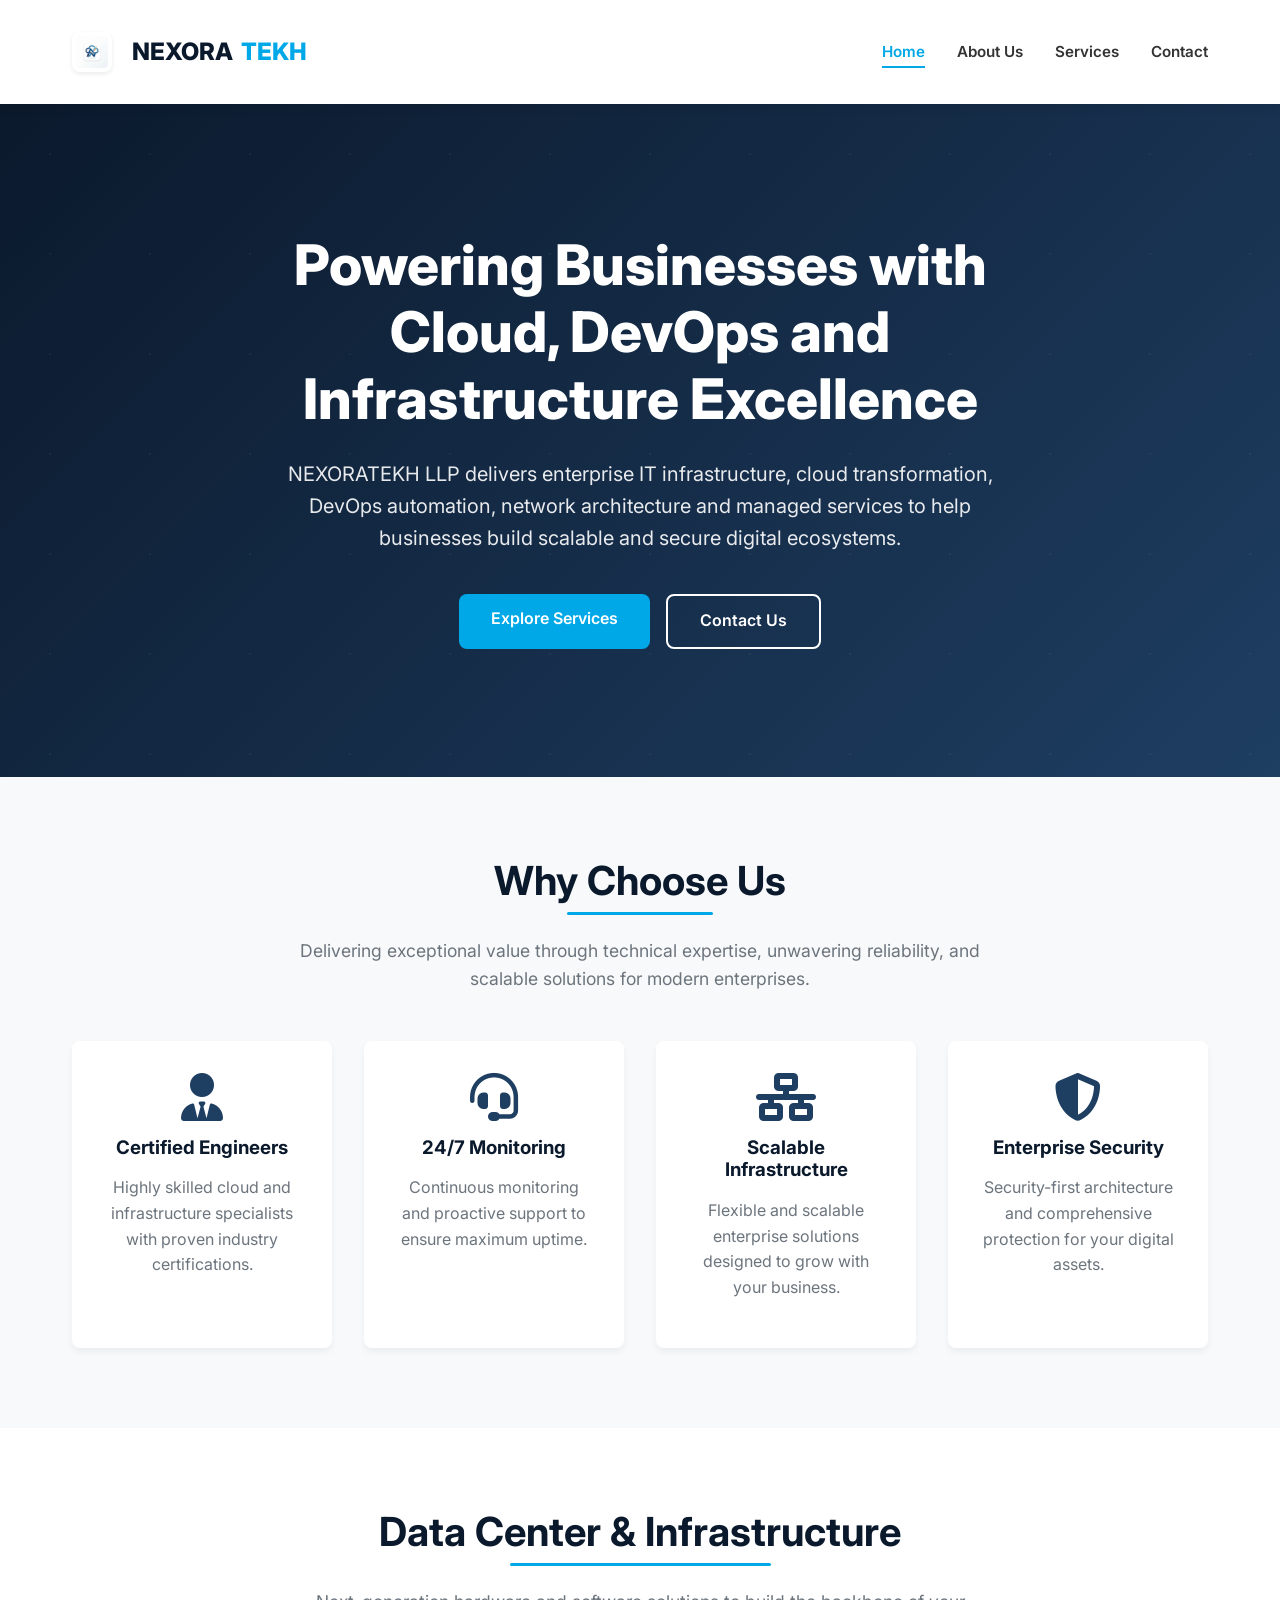
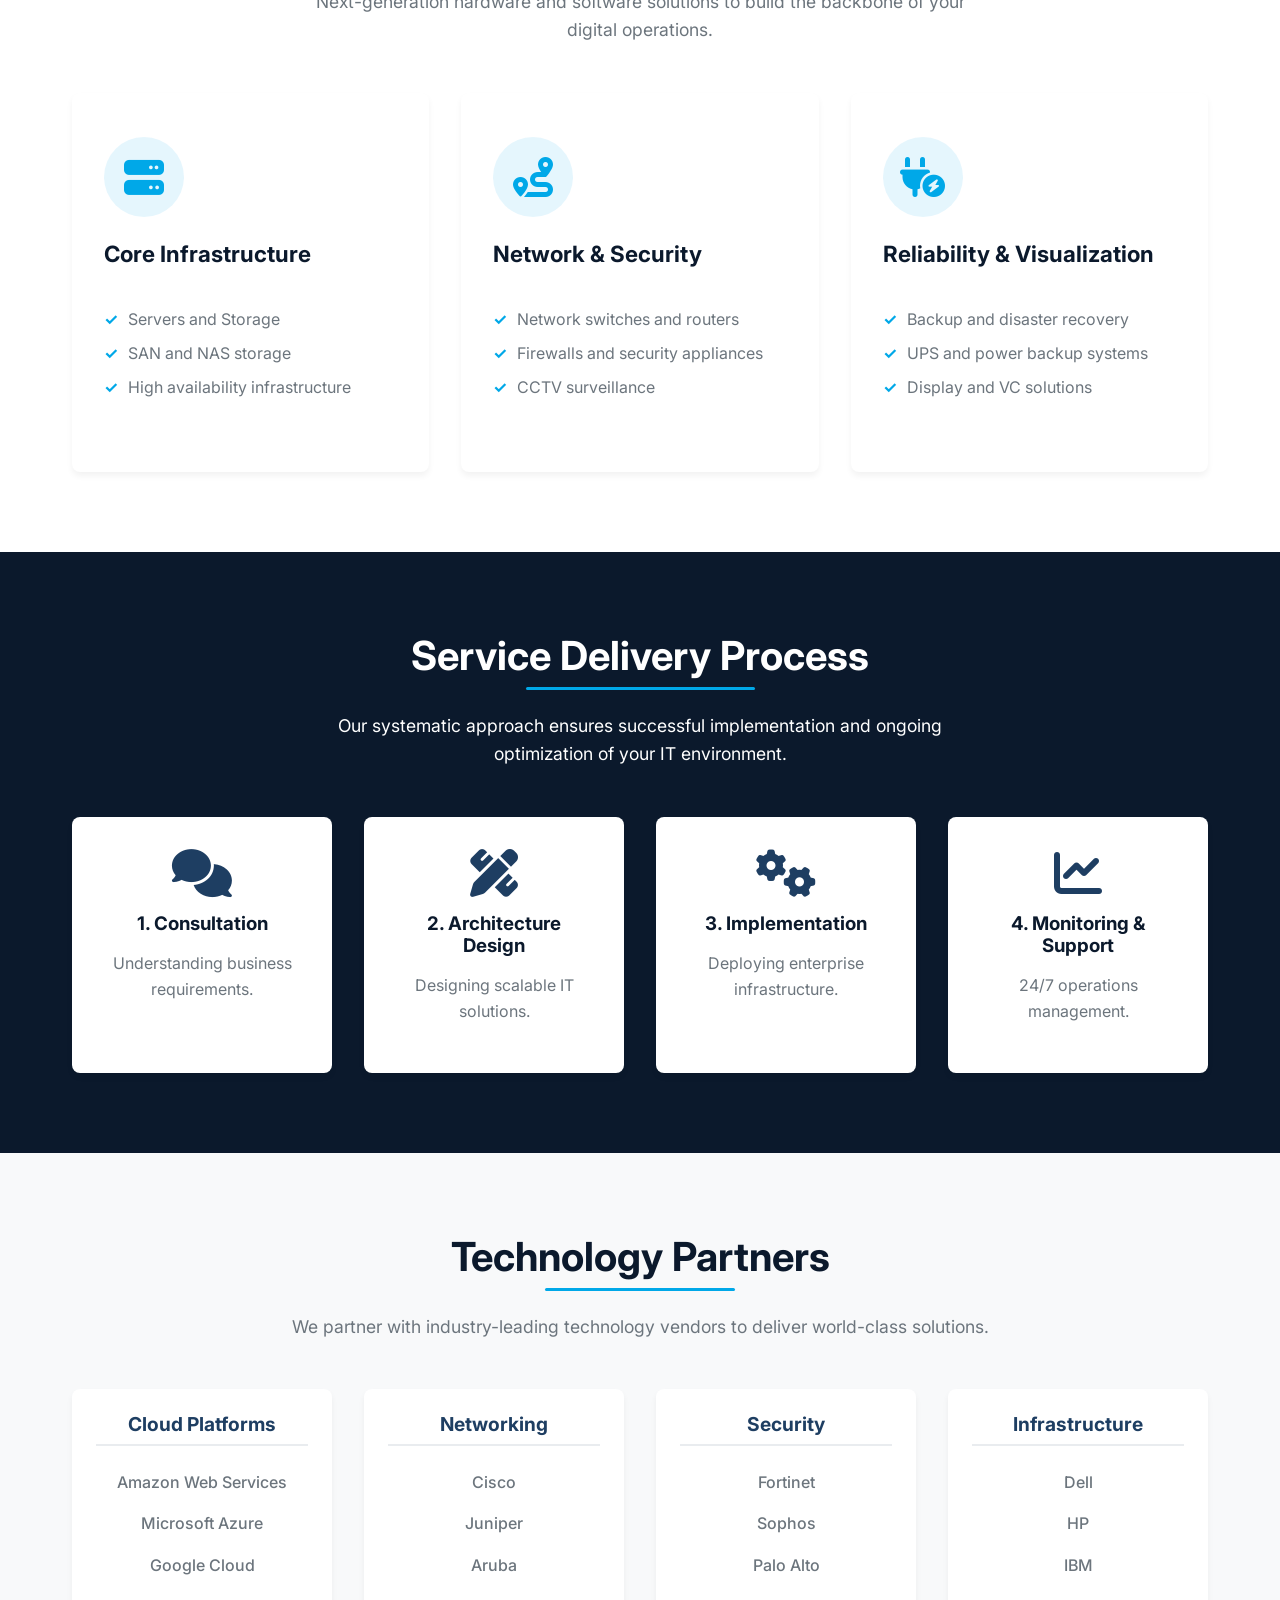
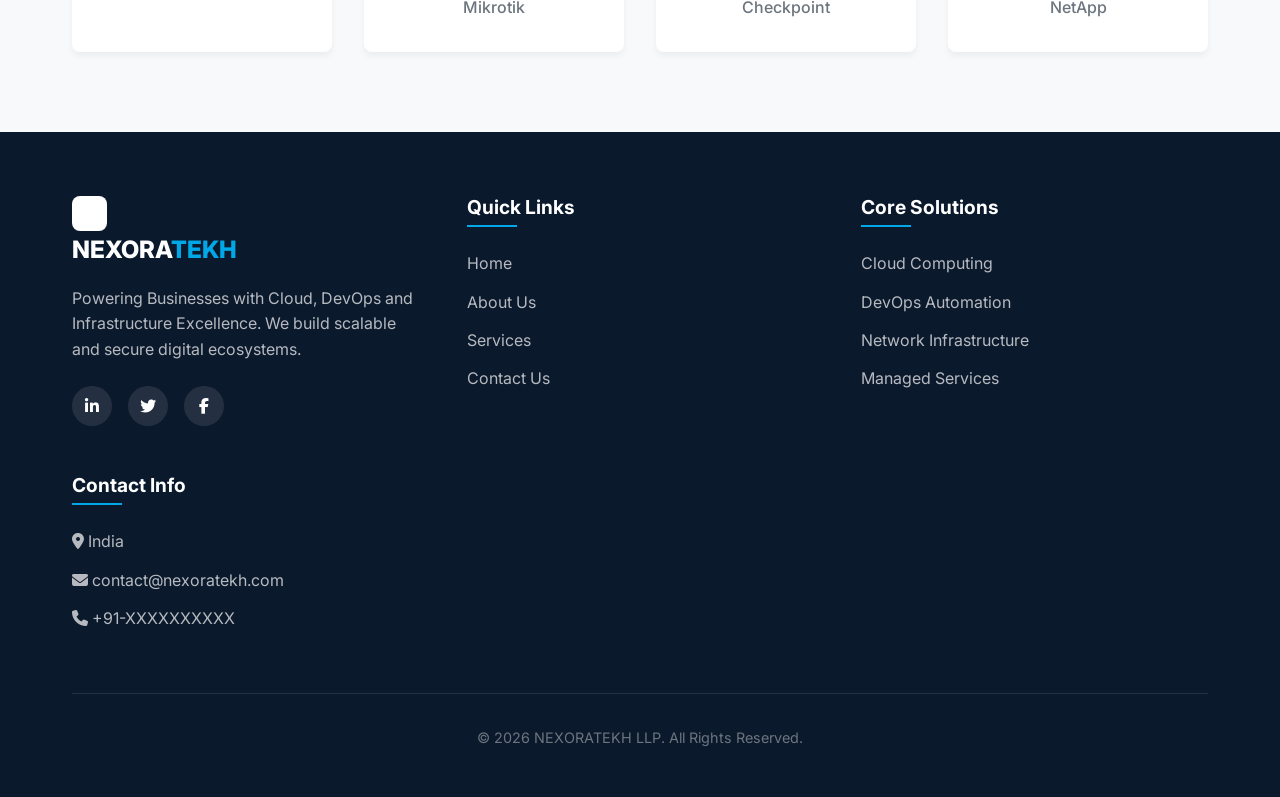
==== index.html @ eac4d5df "sample website" ====
<!DOCTYPE html>
<html lang="en">
<head>
    <meta charset="UTF-8">
    <meta name="viewport" content="width=device-width, initial-scale=1.0">
    <title>NEXORATEKH LLP | Cloud & Infrastructure Excellence</title>
    <meta name="description" content="NEXORATEKH LLP delivers enterprise IT infrastructure, cloud transformation, DevOps automation, network architecture and managed services.">
    
    <!-- Google Fonts -->
    <link rel="preconnect" href="https://fonts.googleapis.com">
    <link rel="preconnect" href="https://fonts.gstatic.com" crossorigin>
    <link href="https://fonts.googleapis.com/css2?family=Inter:wght@300;400;500;600;700;800&display=swap" rel="stylesheet">
    
    <!-- Font Awesome for Icons -->
    <link rel="stylesheet" href="https://cdnjs.cloudflare.com/ajax/libs/font-awesome/6.4.0/css/all.min.css">
    
    <!-- Custom CSS -->
    <link rel="stylesheet" href="styles.css">
</head>
<body>
    <!-- Global Header / Navigation -->
    <header>
        <div class="nav-container">
            <a href="index.html" class="logo">
                <img src="images/logo.png" alt="Nexoratekh Icon" class="logo-img">
                NEXORA<span>TEKH</span>
            </a>
            
            <button class="nav-toggle" id="nav-toggle" aria-label="Toggle navigation">
                <i class="fa-solid fa-bars"></i>
            </button>
            
            <nav class="nav-links" id="nav-links">
                <a href="index.html" class="active">Home</a>
                <a href="about.html">About Us</a>
                <a href="services.html">Services</a>
                <a href="contact.html">Contact</a>
            </nav>
        </div>
    </header>

    <!-- Hero Section -->
    <section class="hero">
        <div class="container hero-content">
            <h1>Powering Businesses with Cloud, DevOps and Infrastructure Excellence</h1>
            <p>NEXORATEKH LLP delivers enterprise IT infrastructure, cloud transformation, DevOps automation, network architecture and managed services to help businesses build scalable and secure digital ecosystems.</p>
            <div class="hero-btns">
                <a href="services.html" class="btn btn-primary">Explore Services</a>
                <a href="contact.html" class="btn btn-secondary">Contact Us</a>
            </div>
        </div>
    </section>

    <!-- Why Choose Us -->
    <section class="section section-bg-light">
        <div class="container">
            <div class="section-title animate-on-scroll">
                <h2>Why Choose Us</h2>
                <p>Delivering exceptional value through technical expertise, unwavering reliability, and scalable solutions for modern enterprises.</p>
            </div>
            
            <div class="features-grid">
                <div class="feature-card animate-on-scroll">
                    <i class="fa-solid fa-user-tie feature-icon"></i>
                    <h3>Certified Engineers</h3>
                    <p>Highly skilled cloud and infrastructure specialists with proven industry certifications.</p>
                </div>
                
                <div class="feature-card animate-on-scroll">
                    <i class="fa-solid fa-headset feature-icon"></i>
                    <h3>24/7 Monitoring</h3>
                    <p>Continuous monitoring and proactive support to ensure maximum uptime.</p>
                </div>
                
                <div class="feature-card animate-on-scroll">
                    <i class="fa-solid fa-network-wired feature-icon"></i>
                    <h3>Scalable Infrastructure</h3>
                    <p>Flexible and scalable enterprise solutions designed to grow with your business.</p>
                </div>
                
                <div class="feature-card animate-on-scroll">
                    <i class="fa-solid fa-shield-halved feature-icon"></i>
                    <h3>Enterprise Security</h3>
                    <p>Security-first architecture and comprehensive protection for your digital assets.</p>
                </div>
            </div>
        </div>
    </section>

    <!-- Products and Solutions (Infrastructure) -->
    <section class="section section-bg-white">
        <div class="container">
            <div class="section-title animate-on-scroll">
                <h2>Data Center & Infrastructure</h2>
                <p>Next-generation hardware and software solutions to build the backbone of your digital operations.</p>
            </div>
            
            <div class="services-grid">
                <div class="service-card animate-on-scroll">
                    <div class="service-icon"><i class="fa-solid fa-server"></i></div>
                    <h3>Core Infrastructure</h3>
                    <ul>
                        <li>Servers and Storage</li>
                        <li>SAN and NAS storage</li>
                        <li>High availability infrastructure</li>
                    </ul>
                </div>
                
                <div class="service-card animate-on-scroll">
                    <div class="service-icon"><i class="fa-solid fa-route"></i></div>
                    <h3>Network & Security</h3>
                    <ul>
                        <li>Network switches and routers</li>
                        <li>Firewalls and security appliances</li>
                        <li>CCTV surveillance</li>
                    </ul>
                </div>
                
                <div class="service-card animate-on-scroll">
                    <div class="service-icon"><i class="fa-solid fa-plug-circle-bolt"></i></div>
                    <h3>Reliability & Visualization</h3>
                    <ul>
                        <li>Backup and disaster recovery</li>
                        <li>UPS and power backup systems</li>
                        <li>Display and VC solutions</li>
                    </ul>
                </div>
            </div>
        </div>
    </section>

    <!-- Service Delivery Process -->
    <section class="section section-bg-dark">
        <div class="container">
            <div class="section-title animate-on-scroll">
                <h2>Service Delivery Process</h2>
                <p>Our systematic approach ensures successful implementation and ongoing optimization of your IT environment.</p>
            </div>
            
            <div class="process-grid">
                <div class="process-card animate-on-scroll">
                    <i class="fa-solid fa-comments process-icon"></i>
                    <h3>1. Consultation</h3>
                    <p>Understanding business requirements.</p>
                </div>
                
                <div class="process-card animate-on-scroll">
                    <i class="fa-solid fa-pen-ruler process-icon"></i>
                    <h3>2. Architecture Design</h3>
                    <p>Designing scalable IT solutions.</p>
                </div>
                
                <div class="process-card animate-on-scroll">
                    <i class="fa-solid fa-gears process-icon"></i>
                    <h3>3. Implementation</h3>
                    <p>Deploying enterprise infrastructure.</p>
                </div>
                
                <div class="process-card animate-on-scroll">
                    <i class="fa-solid fa-chart-line process-icon"></i>
                    <h3>4. Monitoring & Support</h3>
                    <p>24/7 operations management.</p>
                </div>
            </div>
        </div>
    </section>

    <!-- Technology Partners Section -->
    <section class="section section-bg-light">
        <div class="container">
            <div class="section-title animate-on-scroll">
                <h2>Technology Partners</h2>
                <p>We partner with industry-leading technology vendors to deliver world-class solutions.</p>
            </div>
            
            <div class="partners-grid">
                <div class="partner-category animate-on-scroll">
                    <h3>Cloud Platforms</h3>
                    <ul>
                        <li>Amazon Web Services</li>
                        <li>Microsoft Azure</li>
                        <li>Google Cloud</li>
                    </ul>
                </div>
                
                <div class="partner-category animate-on-scroll">
                    <h3>Networking</h3>
                    <ul>
                        <li>Cisco</li>
                        <li>Juniper</li>
                        <li>Aruba</li>
                        <li>Mikrotik</li>
                    </ul>
                </div>
                
                <div class="partner-category animate-on-scroll">
                    <h3>Security</h3>
                    <ul>
                        <li>Fortinet</li>
                        <li>Sophos</li>
                        <li>Palo Alto</li>
                        <li>Checkpoint</li>
                    </ul>
                </div>
                
                <div class="partner-category animate-on-scroll">
                    <h3>Infrastructure</h3>
                    <ul>
                        <li>Dell</li>
                        <li>HP</li>
                        <li>IBM</li>
                        <li>NetApp</li>
                    </ul>
                </div>
            </div>
        </div>
    </section>

    <!-- Global Footer -->
    <footer>
        <div class="container">
            <div class="footer-top">
                <div class="footer-col">
                    <a href="index.html" class="logo" style="color:var(--text-light); margin-bottom:1rem; display:inline-block;">
                        <img src="images/logo.png" alt="Nexoratekh Icon" class="logo-img" style="vertical-align: middle; margin-right: 5px;"> NEXORA<span style="color:var(--accent-color);">TEKH</span>
                    </a>
                    <p>Powering Businesses with Cloud, DevOps and Infrastructure Excellence. We build scalable and secure digital ecosystems.</p>
                    <div class="social-links">
                        <a href="#"><i class="fa-brands fa-linkedin-in"></i></a>
                        <a href="#"><i class="fa-brands fa-twitter"></i></a>
                        <a href="#"><i class="fa-brands fa-facebook-f"></i></a>
                    </div>
                </div>
                
                <div class="footer-col">
                    <h3>Quick Links</h3>
                    <ul class="footer-links">
                        <li><a href="index.html">Home</a></li>
                        <li><a href="about.html">About Us</a></li>
                        <li><a href="services.html">Services</a></li>
                        <li><a href="contact.html">Contact Us</a></li>
                    </ul>
                </div>
                
                <div class="footer-col">
                    <h3>Core Solutions</h3>
                    <ul class="footer-links">
                        <li><a href="services.html">Cloud Computing</a></li>
                        <li><a href="services.html">DevOps Automation</a></li>
                        <li><a href="services.html">Network Infrastructure</a></li>
                        <li><a href="services.html">Managed Services</a></li>
                    </ul>
                </div>
                
                <div class="footer-col">
                    <h3>Contact Info</h3>
                    <ul class="footer-links">
                        <li><i class="fa-solid fa-location-dot"></i> India</li>
                        <li><i class="fa-solid fa-envelope"></i> contact@nexoratekh.com</li>
                        <li><i class="fa-solid fa-phone"></i> +91-XXXXXXXXXX</li>
                    </ul>
                </div>
            </div>
            
            <div class="footer-bottom">
                <p>&copy; 2026 NEXORATEKH LLP. All Rights Reserved.</p>
            </div>
        </div>
    </footer>

    <!-- Custom Scripts -->
    <script src="script.js"></script>
</body>
</html>
---- styles.css ----
/* 
 * NEXORATEKH LLP - Corporate Website Styles
 * Primary colors: Dark Blue, Tech Blue, Cyan/Light Blue
 */

:root {
  /* Color Palette */
  --primary-color: #0B192C;
  --secondary-color: #1E3E62;
  --accent-color: #00A8E8;
  --accent-hover: #008CBA;
  
  --bg-light: #F8F9FA;
  --bg-white: #FFFFFF;
  --bg-gray: #E9ECEF;
  --bg-dark: #121212;
  
  --text-main: #333333;
  --text-muted: #6C757D;
  --text-light: #FFFFFF;
  
  /* Typography */
  --font-family: 'Inter', -apple-system, BlinkMacSystemFont, "Segoe UI", Roboto, "Helvetica Neue", Arial, sans-serif;
  
  /* Utilities */
  --transition-speed: 0.3s;
  --border-radius: 8px;
  --box-shadow: 0 4px 6px rgba(0, 0, 0, 0.05);
  --box-shadow-hover: 0 10px 20px rgba(0, 0, 0, 0.1);
}

/* Reset & Base Styles */
* {
  margin: 0;
  padding: 0;
  box-sizing: border-box;
}

html {
  scroll-behavior: smooth;
}

body {
  font-family: var(--font-family);
  color: var(--text-main);
  background-color: var(--bg-light);
  line-height: 1.6;
  overflow-x: hidden;
}

a {
  text-decoration: none;
  color: var(--accent-color);
  transition: color var(--transition-speed);
}

a:hover {
  color: var(--accent-hover);
}

ul {
  list-style: none;
}

img {
  max-width: 100%;
  height: auto;
  display: block;
}

/* Typography elements */
h1, h2, h3, h4, h5, h6 {
  color: var(--primary-color);
  margin-bottom: 1rem;
  font-weight: 700;
  line-height: 1.2;
}

p {
  margin-bottom: 1rem;
  color: var(--text-muted);
}

/* Layout Containers */
.container {
  max-width: 1200px;
  margin: 0 auto;
  padding: 0 2rem;
}

.section {
  padding: 5rem 0;
}

.section-bg-white {
  background-color: var(--bg-white);
}

.section-bg-light {
  background-color: var(--bg-light);
}

.section-bg-dark {
  background-color: var(--primary-color);
  color: var(--text-light);
}

.section-bg-dark h1, .section-bg-dark h2, .section-bg-dark h3, .section-bg-dark p {
  color: var(--text-light);
}

/* Section Titles */
.section-title {
  text-align: center;
  margin-bottom: 3rem;
}

.section-title h2 {
  font-size: 2.5rem;
  position: relative;
  display: inline-block;
}

.section-title h2::after {
  content: '';
  position: absolute;
  width: 50%;
  height: 3px;
  background-color: var(--accent-color);
  bottom: -10px;
  left: 25%;
  border-radius: 2px;
}

.section-title p {
  margin-top: 1rem;
  font-size: 1.1rem;
  max-width: 700px;
  margin-left: auto;
  margin-right: auto;
}

/* Buttons */
.btn {
  display: inline-block;
  padding: 0.8rem 2rem;
  border-radius: var(--border-radius);
  font-weight: 600;
  text-align: center;
  cursor: pointer;
  transition: all var(--transition-speed);
  border: none;
  font-size: 1rem;
}

.btn-primary {
  background-color: var(--accent-color);
  color: var(--bg-white);
}

.btn-primary:hover {
  background-color: var(--accent-hover);
  color: var(--bg-white);
  transform: translateY(-2px);
  box-shadow: 0 4px 10px rgba(0, 168, 232, 0.3);
}

.btn-secondary {
  background-color: transparent;
  color: var(--text-light);
  border: 2px solid var(--text-light);
}

.btn-secondary:hover {
  background-color: var(--text-light);
  color: var(--primary-color);
  transform: translateY(-2px);
}

.btn-outline {
  background-color: transparent;
  color: var(--primary-color);
  border: 2px solid var(--primary-color);
}

.btn-outline:hover {
  background-color: var(--primary-color);
  color: var(--text-light);
  transform: translateY(-2px);
}

/* Navigation */
header {
  background-color: var(--bg-white);
  box-shadow: 0 2px 10px rgba(0, 0, 0, 0.1);
  position: sticky;
  top: 0;
  z-index: 1000;
  transition: all var(--transition-speed);
}

.nav-container {
  display: flex;
  justify-content: space-between;
  align-items: center;
  padding: 1rem 2rem;
  max-width: 1200px;
  margin: 0 auto;
}

.logo {
  font-size: 1.5rem;
  font-weight: 800;
  color: var(--primary-color);
  display: flex;
  align-items: center;
  gap: 0.5rem;
}

.logo span {
  color: var(--accent-color);
}

.logo-img {
  width: 40px;
  height: 40px;
  object-fit: cover;
  border-radius: 8px; /* Rounded square */
  padding: 4px; /* Padding inside the box */
  background-color: var(--bg-white);
  box-shadow: 0 2px 5px rgba(0, 0, 0, 0.08); /* Light box shadow to define the box */
  margin-right: 12px;
  display: flex;
  align-items: center;
  justify-content: center;
}

.nav-links {
  display: flex;
  gap: 2rem;
  align-items: center;
}

.nav-links a {
  color: var(--text-main);
  font-weight: 600;
  font-size: 0.95rem;
  position: relative;
}

.nav-links a::after {
  content: '';
  position: absolute;
  width: 0;
  height: 2px;
  background-color: var(--accent-color);
  bottom: -4px;
  left: 0;
  transition: width var(--transition-speed);
}

.nav-links a:hover::after,
.nav-links a.active::after {
  width: 100%;
}

.nav-links a:hover,
.nav-links a.active {
  color: var(--accent-color);
}

.nav-toggle {
  display: none;
  background: none;
  border: none;
  font-size: 1.5rem;
  color: var(--primary-color);
  cursor: pointer;
}

/* Hero Section */
.hero {
  background: linear-gradient(135deg, var(--primary-color) 0%, var(--secondary-color) 100%);
  color: var(--text-light);
  padding: 8rem 0;
  text-align: center;
  position: relative;
  overflow: hidden;
}

.hero::before {
  content: '';
  position: absolute;
  top: 0;
  left: 0;
  width: 100%;
  height: 100%;
  background: url('data:image/svg+xml;utf8,<svg width="100" height="100" viewBox="0 0 100 100" xmlns="http://www.w3.org/2000/svg"><circle cx="50" cy="50" r="1" fill="rgba(255,255,255,0.1)"/></svg>') repeat;
  opacity: 0.5;
  z-index: 0;
}

.hero-content {
  position: relative;
  z-index: 1;
  max-width: 800px;
  margin: 0 auto;
}

.hero h1 {
  color: var(--text-light);
  font-size: 3.5rem;
  margin-bottom: 1.5rem;
  font-weight: 800;
  animation: fadeUp 1s ease-out;
}

.hero p {
  color: rgba(255, 255, 255, 0.9);
  font-size: 1.25rem;
  margin-bottom: 2.5rem;
  animation: fadeUp 1.2s ease-out;
}

.hero-btns {
  display: flex;
  gap: 1rem;
  justify-content: center;
  animation: fadeUp 1.4s ease-out;
}

/* Service Cards */
.services-grid {
  display: grid;
  grid-template-columns: repeat(auto-fit, minmax(300px, 1fr));
  gap: 2rem;
}

.service-card {
  background-color: var(--bg-white);
  border-radius: var(--border-radius);
  padding: 2.5rem 2rem;
  box-shadow: var(--box-shadow);
  transition: all var(--transition-speed);
  border-top: 4px solid transparent;
  height: 100%;
  display: flex;
  flex-direction: column;
  overflow: hidden;
}

.service-card-img {
  width: calc(100% + 4rem);
  margin: -2.5rem -2rem 1.5rem -2rem;
  height: 160px;
  object-fit: cover;
  border-bottom: 2px solid var(--bg-gray);
}


.service-card:hover {
  transform: translateY(-10px);
  box-shadow: var(--box-shadow-hover);
  border-top-color: var(--accent-color);
}

.service-icon {
  font-size: 2.5rem;
  color: var(--accent-color);
  margin-bottom: 1.5rem;
  background-color: rgba(0, 168, 232, 0.1);
  width: 80px;
  height: 80px;
  display: flex;
  align-items: center;
  justify-content: center;
  border-radius: 50%;
}

.service-card h3 {
  font-size: 1.4rem;
  margin-bottom: 1rem;
}

.service-card p {
  flex-grow: 1;
}

.service-card ul {
  margin-top: 1.5rem;
  margin-bottom: 1.5rem;
}

.service-card ul li {
  position: relative;
  padding-left: 1.5rem;
  margin-bottom: 0.5rem;
  color: var(--text-muted);
}

.service-card ul li::before {
  content: '✓';
  position: absolute;
  left: 0;
  color: var(--accent-color);
  font-weight: bold;
}

/* Tech Partners */
.partners-grid {
  display: grid;
  grid-template-columns: repeat(auto-fit, minmax(200px, 1fr));
  gap: 2rem;
  text-align: center;
}

.partner-category {
  background: var(--bg-white);
  padding: 1.5rem;
  border-radius: var(--border-radius);
  box-shadow: var(--box-shadow);
}

.partner-category h3 {
  font-size: 1.2rem;
  margin-bottom: 1rem;
  color: var(--secondary-color);
  border-bottom: 2px solid var(--bg-gray);
  padding-bottom: 0.5rem;
}

.partner-category ul li {
  padding: 0.5rem 0;
  color: var(--text-muted);
  font-weight: 500;
}

/* Why Choose Us & Process */
.features-grid, .process-grid {
  display: grid;
  grid-template-columns: repeat(auto-fit, minmax(250px, 1fr));
  gap: 2rem;
}

.feature-card, .process-card {
  text-align: center;
  padding: 2rem;
  background-color: var(--bg-white);
  border-radius: var(--border-radius);
  box-shadow: var(--box-shadow);
  transition: transform var(--transition-speed);
}

.process-card h3 {
  color: var(--primary-color);
}

.process-card p {
  color: var(--text-muted);
}

.feature-card:hover, .process-card:hover {
  transform: translateY(-5px);
}

.feature-icon, .process-icon {
  font-size: 3rem;
  color: var(--secondary-color);
  margin-bottom: 1rem;
}

.process-card {
  position: relative;
}

/* Draw line between process steps on desktop */
@media (min-width: 768px) {
  .process-grid {
    grid-template-columns: repeat(4, 1fr);
  }
}

/* Footer */
footer {
  background-color: var(--primary-color);
  color: rgba(255, 255, 255, 0.7);
  padding: 4rem 0 2rem;
}

.footer-top {
  display: grid;
  grid-template-columns: repeat(auto-fit, minmax(250px, 1fr));
  gap: 3rem;
  margin-bottom: 3rem;
}

.footer-col h3 {
  color: var(--text-light);
  font-size: 1.2rem;
  margin-bottom: 1.5rem;
  position: relative;
  padding-bottom: 0.5rem;
}

.footer-col h3::after {
  content: '';
  position: absolute;
  left: 0;
  bottom: 0;
  width: 50px;
  height: 2px;
  background-color: var(--accent-color);
}

.footer-col .logo-img {
  width: 35px;
  height: 35px;
  background-color: transparent; /* Remove background on footer */
  box-shadow: none; /* Remove shadow on footer */
  padding: 0;
  filter: brightness(0) invert(1);
}

.footer-col p {
  color: rgba(255, 255, 255, 0.7);
}

.footer-links li {
  margin-bottom: 0.8rem;
}

.footer-links a {
  color: rgba(255, 255, 255, 0.7);
  transition: all var(--transition-speed);
}

.footer-links a:hover {
  color: var(--accent-color);
  padding-left: 5px;
}

.social-links {
  display: flex;
  gap: 1rem;
  margin-top: 1.5rem;
}

.social-links a {
  display: flex;
  align-items: center;
  justify-content: center;
  width: 40px;
  height: 40px;
  background-color: rgba(255, 255, 255, 0.1);
  border-radius: 50%;
  color: var(--text-light);
  transition: all var(--transition-speed);
}

.social-links a:hover {
  background-color: var(--accent-color);
  transform: translateY(-3px);
}

.footer-bottom {
  text-align: center;
  padding-top: 2rem;
  border-top: 1px solid rgba(255, 255, 255, 0.1);
  font-size: 0.9rem;
}

/* Contact Page Specific */
.contact-container {
  display: grid;
  grid-template-columns: 1fr 1fr;
  gap: 4rem;
}

.contact-info-item {
  display: flex;
  align-items: flex-start;
  margin-bottom: 2rem;
}

.contact-info-icon {
  font-size: 1.5rem;
  color: var(--accent-color);
  margin-right: 1.5rem;
  margin-top: 0.2rem;
}

.contact-form {
  background-color: var(--bg-white);
  padding: 3rem;
  border-radius: var(--border-radius);
  box-shadow: var(--box-shadow);
}

.form-group {
  margin-bottom: 1.5rem;
}

.form-control {
  width: 100%;
  padding: 1rem;
  border: 1px solid #ddd;
  border-radius: 4px;
  font-family: inherit;
  font-size: 1rem;
  transition: border-color var(--transition-speed);
}

.form-control:focus {
  outline: none;
  border-color: var(--accent-color);
  box-shadow: 0 0 0 3px rgba(0, 168, 232, 0.1);
}

textarea.form-control {
  resize: vertical;
  min-height: 150px;
}

.map-container {
  margin-top: 4rem;
  border-radius: var(--border-radius);
  overflow: hidden;
  height: 400px;
  background-color: #eee; /* Placeholder bg */
  display: flex;
  align-items: center;
  justify-content: center;
  position: relative;
}

/* About Page Specific */
.about-grid {
  display: grid;
  grid-template-columns: 1fr 1fr;
  gap: 4rem;
  align-items: center;
}

.about-image {
  border-radius: var(--border-radius);
  overflow: hidden;
  box-shadow: var(--box-shadow);
}

.industries-list {
  display: grid;
  grid-template-columns: repeat(auto-fit, minmax(280px, 1fr));
  gap: 2rem;
  margin-top: 3rem;
}

.industry-item {
  background-color: var(--bg-white);
  padding: 2.5rem 2rem;
  border-radius: var(--border-radius);
  box-shadow: var(--box-shadow);
  transition: transform var(--transition-speed), box-shadow var(--transition-speed);
  text-align: center;
  display: flex;
  flex-direction: column;
  align-items: center;
  border-bottom: 3px solid transparent;
}

.industry-item:hover {
  transform: translateY(-5px);
  box-shadow: var(--box-shadow-hover);
  border-bottom: 3px solid var(--accent-color);
}

.industry-icon {
  width: 70px;
  height: 70px;
  background-color: rgba(0, 168, 232, 0.1);
  color: var(--primary-color);
  font-size: 1.8rem;
  display: flex;
  align-items: center;
  justify-content: center;
  border-radius: 50%;
  margin-bottom: 1.5rem;
  transition: background-color var(--transition-speed), color var(--transition-speed);
}

.industry-item:hover .industry-icon {
  background-color: var(--accent-color);
  color: var(--bg-white);
}

.industry-item h3 {
  font-size: 1.3rem;
  margin-bottom: 0.8rem;
  color: var(--primary-color);
}

.industry-item p {
  font-size: 0.95rem;
  color: var(--text-muted);
  margin-bottom: 0;
}

/* Animations */
@keyframes fadeUp {
  from {
    opacity: 0;
    transform: translateY(30px);
  }
  to {
    opacity: 1;
    transform: translateY(0);
  }
}

.animate-on-scroll {
  opacity: 0;
  transform: translateY(30px);
  transition: opacity 0.6s ease-out, transform 0.6s ease-out;
}

.animate-on-scroll.visible {
  opacity: 1;
  transform: translateY(0);
}

/* Page Header (Inner pages) */
.page-header {
  background: var(--primary-color);
  color: var(--text-light);
  padding: 6rem 0 4rem;
  text-align: center;
}

.page-header h1 {
  color: var(--text-light);
  font-size: 3rem;
}

.page-header p {
  color: rgba(255, 255, 255, 0.8);
  font-size: 1.2rem;
  max-width: 600px;
  margin: 0 auto;
}

/* Responsive */
@media (max-width: 992px) {
  .hero h1 { font-size: 2.8rem; }
  .contact-container { grid-template-columns: 1fr; }
  .about-grid { grid-template-columns: 1fr; }
}

@media (max-width: 768px) {
  .nav-toggle { display: block; }
  
  .nav-links {
    position: absolute;
    top: 100%;
    left: 0;
    width: 100%;
    background-color: var(--bg-white);
    flex-direction: column;
    gap: 0;
    max-height: 0;
    overflow: hidden;
    transition: max-height 0.3s ease-in-out;
    box-shadow: 0 4px 6px rgba(0,0,0,0.1);
  }
  
  .nav-links.active {
    max-height: 400px;
  }
  
  .nav-links a {
    display: block;
    padding: 1rem 2rem;
    border-bottom: 1px solid var(--bg-gray);
    width: 100%;
  }
  
  .nav-links a::after { display: none; }
  
  .hero { padding: 6rem 0; }
  .hero h1 { font-size: 2.2rem; }
  .section { padding: 4rem 0; }
  .section-title h2 { font-size: 2rem; }
}
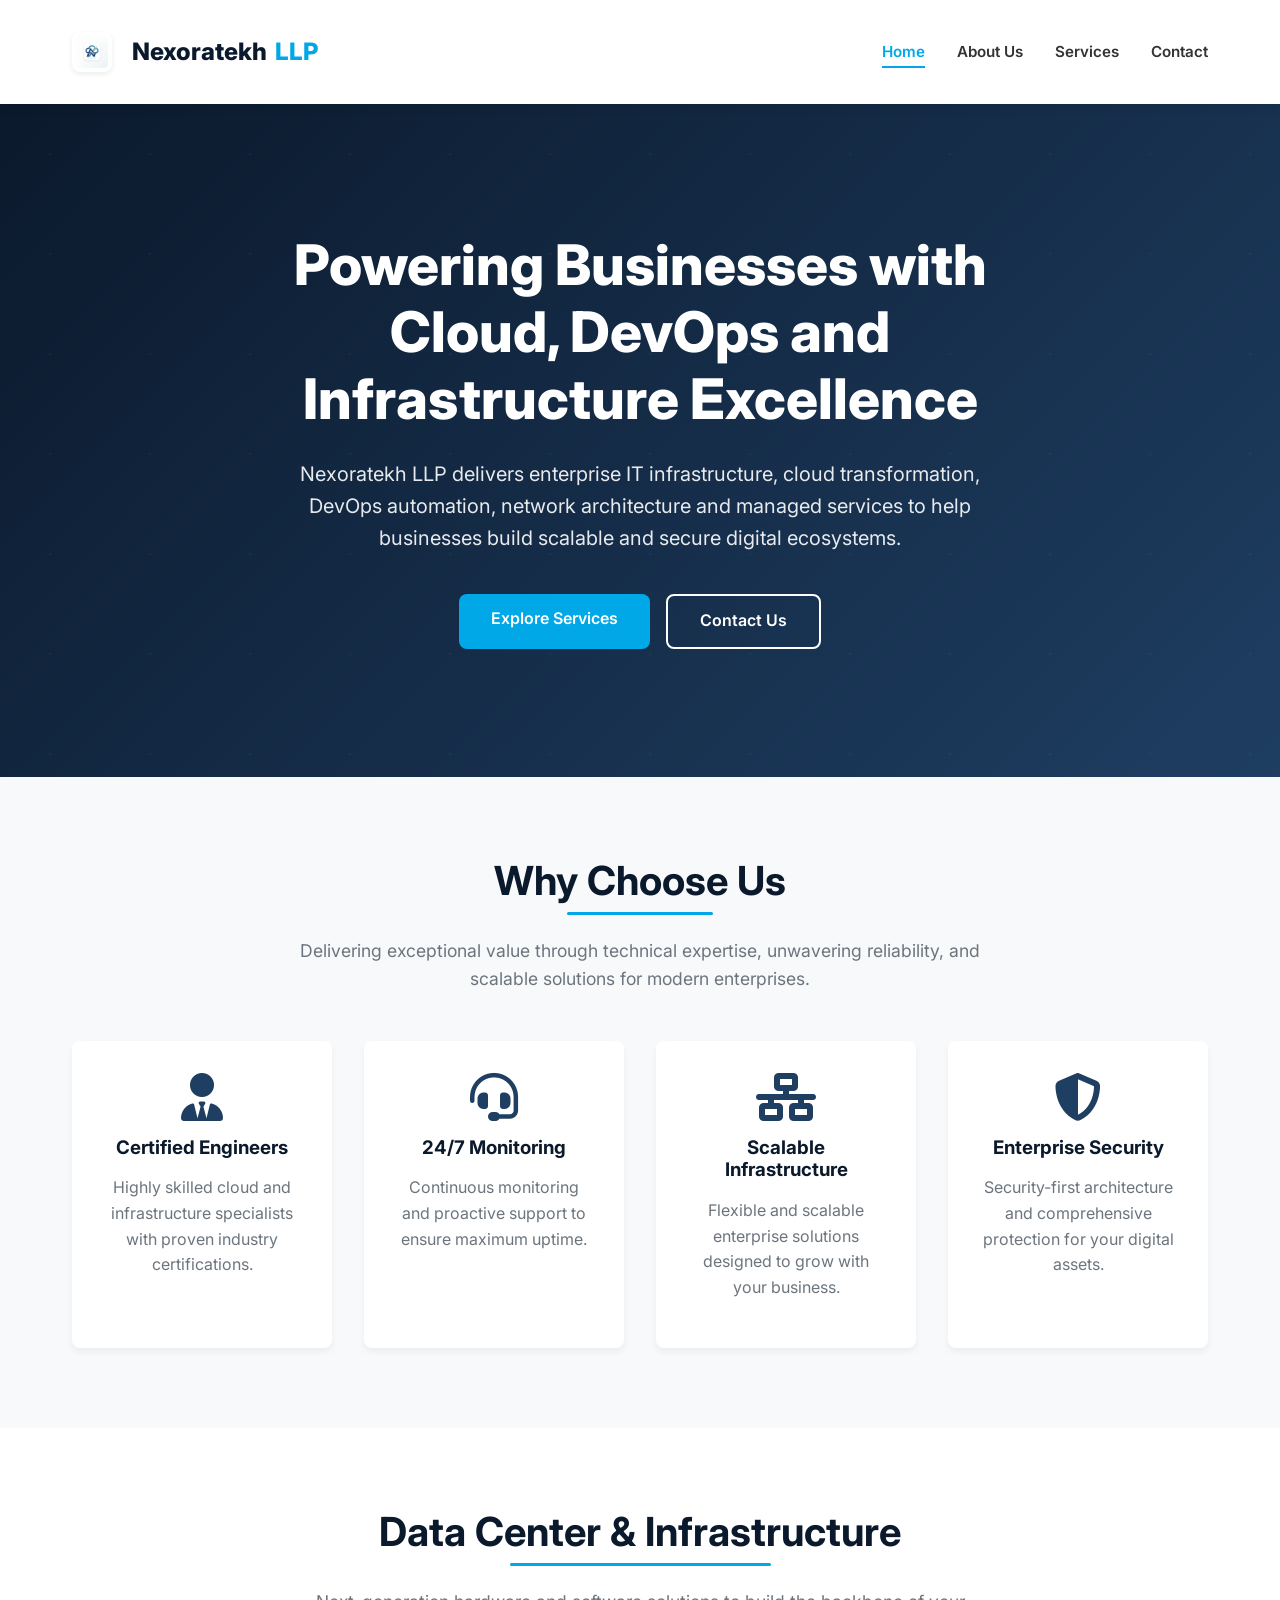
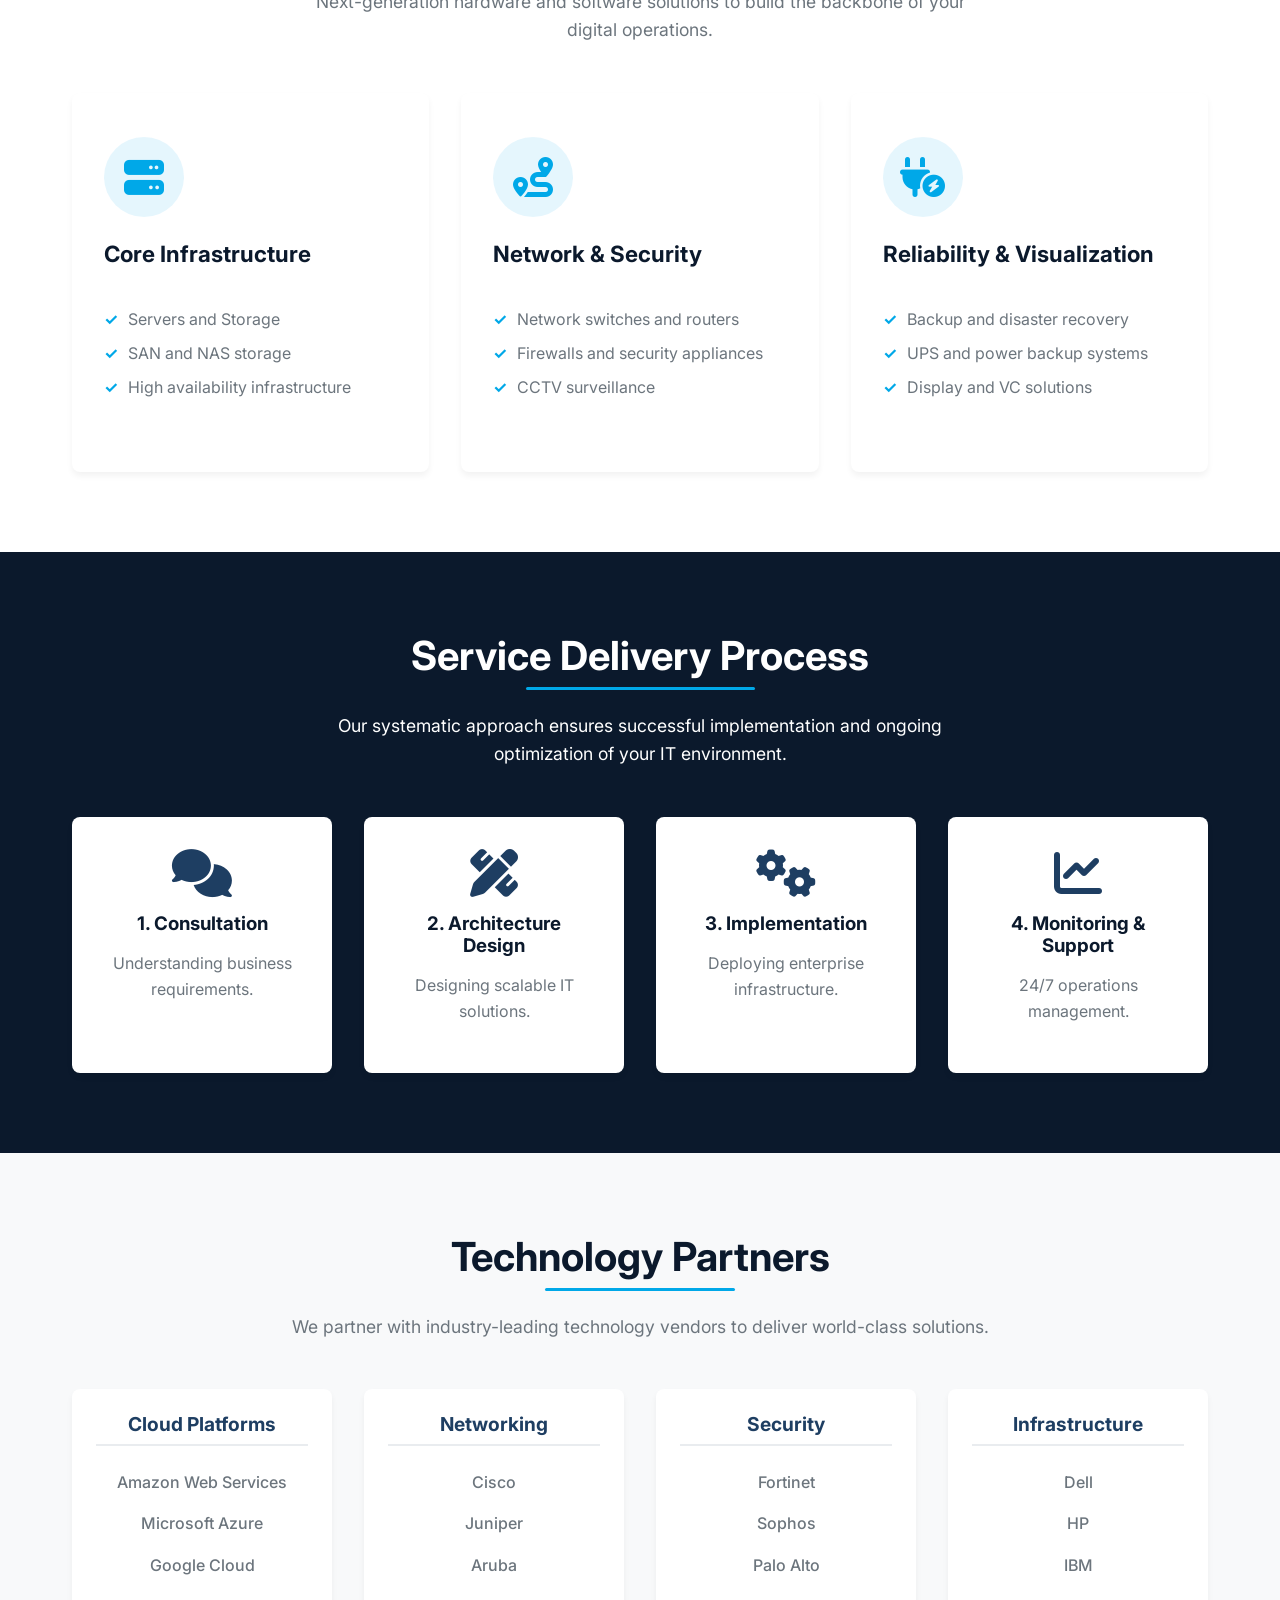
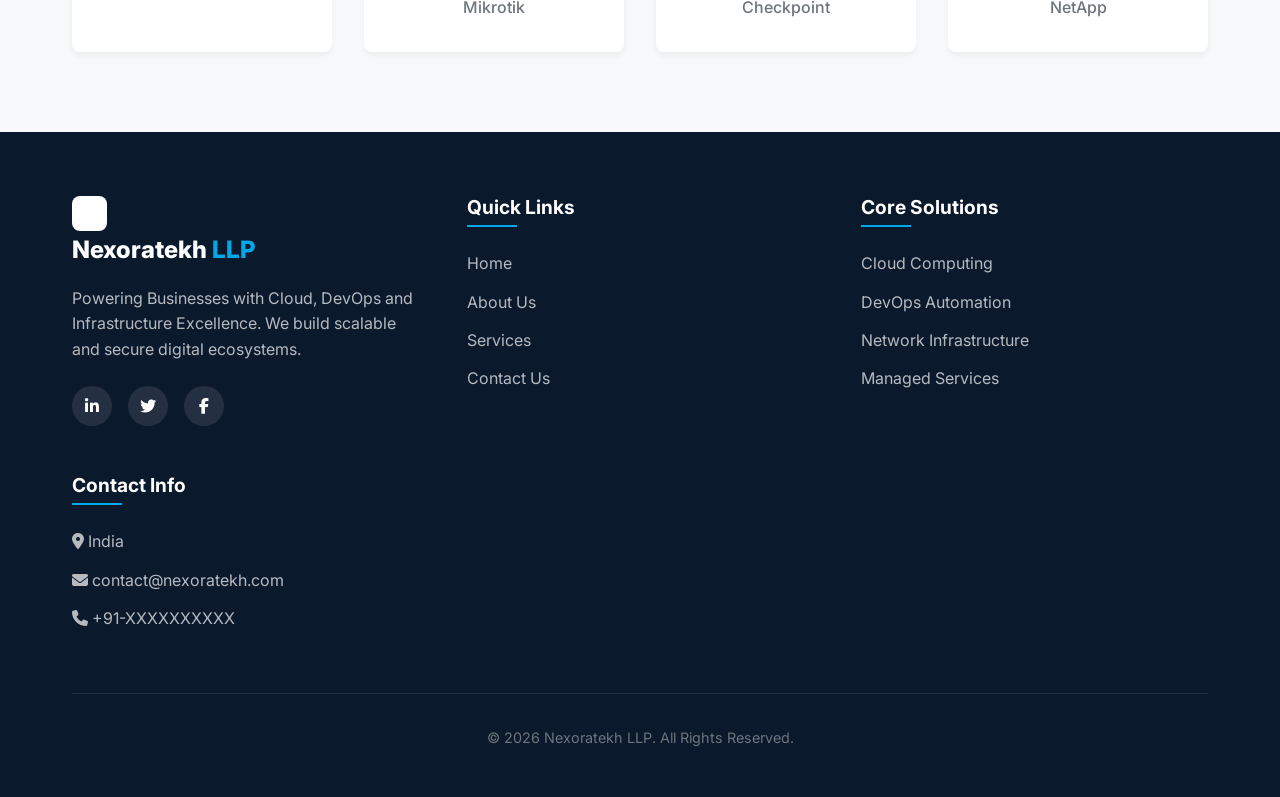
==== commit 41625d35: "update" ====
--- a/index.html
+++ b/index.html
@@ -3,8 +3,8 @@
 <head>
     <meta charset="UTF-8">
     <meta name="viewport" content="width=device-width, initial-scale=1.0">
-    <title>NEXORATEKH LLP | Cloud & Infrastructure Excellence</title>
-    <meta name="description" content="NEXORATEKH LLP delivers enterprise IT infrastructure, cloud transformation, DevOps automation, network architecture and managed services.">
+    <title>Nexoratekh LLP | Cloud & Infrastructure Excellence</title>
+    <meta name="description" content="Nexoratekh LLP delivers enterprise IT infrastructure, cloud transformation, DevOps automation, network architecture and managed services.">
     
     <!-- Google Fonts -->
     <link rel="preconnect" href="https://fonts.googleapis.com">
@@ -23,7 +23,7 @@
         <div class="nav-container">
             <a href="index.html" class="logo">
                 <img src="images/logo.png" alt="Nexoratekh Icon" class="logo-img">
-                NEXORA<span>TEKH</span>
+                Nexoratekh <span>LLP</span>
             </a>
             
             <button class="nav-toggle" id="nav-toggle" aria-label="Toggle navigation">
@@ -43,7 +43,7 @@
     <section class="hero">
         <div class="container hero-content">
             <h1>Powering Businesses with Cloud, DevOps and Infrastructure Excellence</h1>
-            <p>NEXORATEKH LLP delivers enterprise IT infrastructure, cloud transformation, DevOps automation, network architecture and managed services to help businesses build scalable and secure digital ecosystems.</p>
+            <p>Nexoratekh LLP delivers enterprise IT infrastructure, cloud transformation, DevOps automation, network architecture and managed services to help businesses build scalable and secure digital ecosystems.</p>
             <div class="hero-btns">
                 <a href="services.html" class="btn btn-primary">Explore Services</a>
                 <a href="contact.html" class="btn btn-secondary">Contact Us</a>
@@ -222,7 +222,7 @@
             <div class="footer-top">
                 <div class="footer-col">
                     <a href="index.html" class="logo" style="color:var(--text-light); margin-bottom:1rem; display:inline-block;">
-                        <img src="images/logo.png" alt="Nexoratekh Icon" class="logo-img" style="vertical-align: middle; margin-right: 5px;"> NEXORA<span style="color:var(--accent-color);">TEKH</span>
+                        <img src="images/logo.png" alt="Nexoratekh Icon" class="logo-img" style="vertical-align: middle; margin-right: 5px;"> Nexoratekh <span style="color:var(--accent-color);">LLP</span>
                     </a>
                     <p>Powering Businesses with Cloud, DevOps and Infrastructure Excellence. We build scalable and secure digital ecosystems.</p>
                     <div class="social-links">
@@ -263,7 +263,7 @@
             </div>
             
             <div class="footer-bottom">
-                <p>&copy; 2026 NEXORATEKH LLP. All Rights Reserved.</p>
+                <p>&copy; 2026 Nexoratekh LLP. All Rights Reserved.</p>
             </div>
         </div>
     </footer>
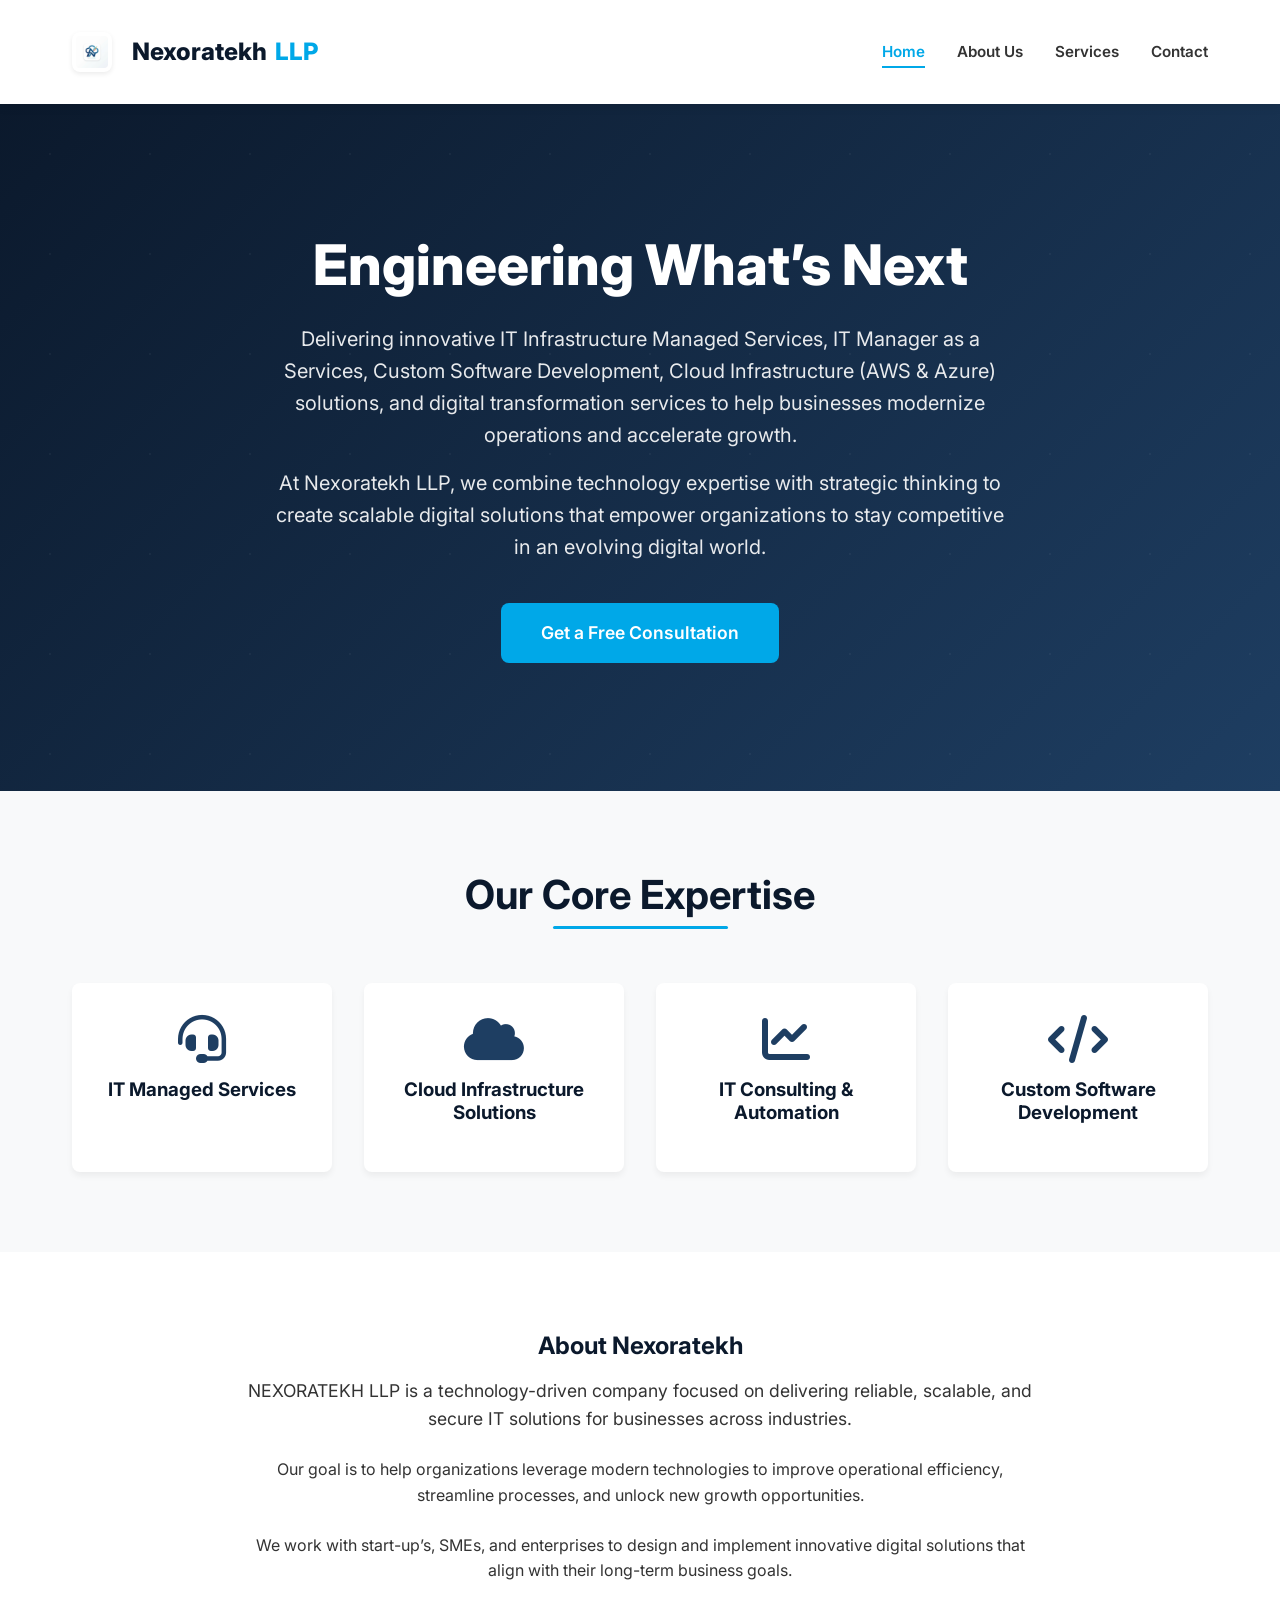
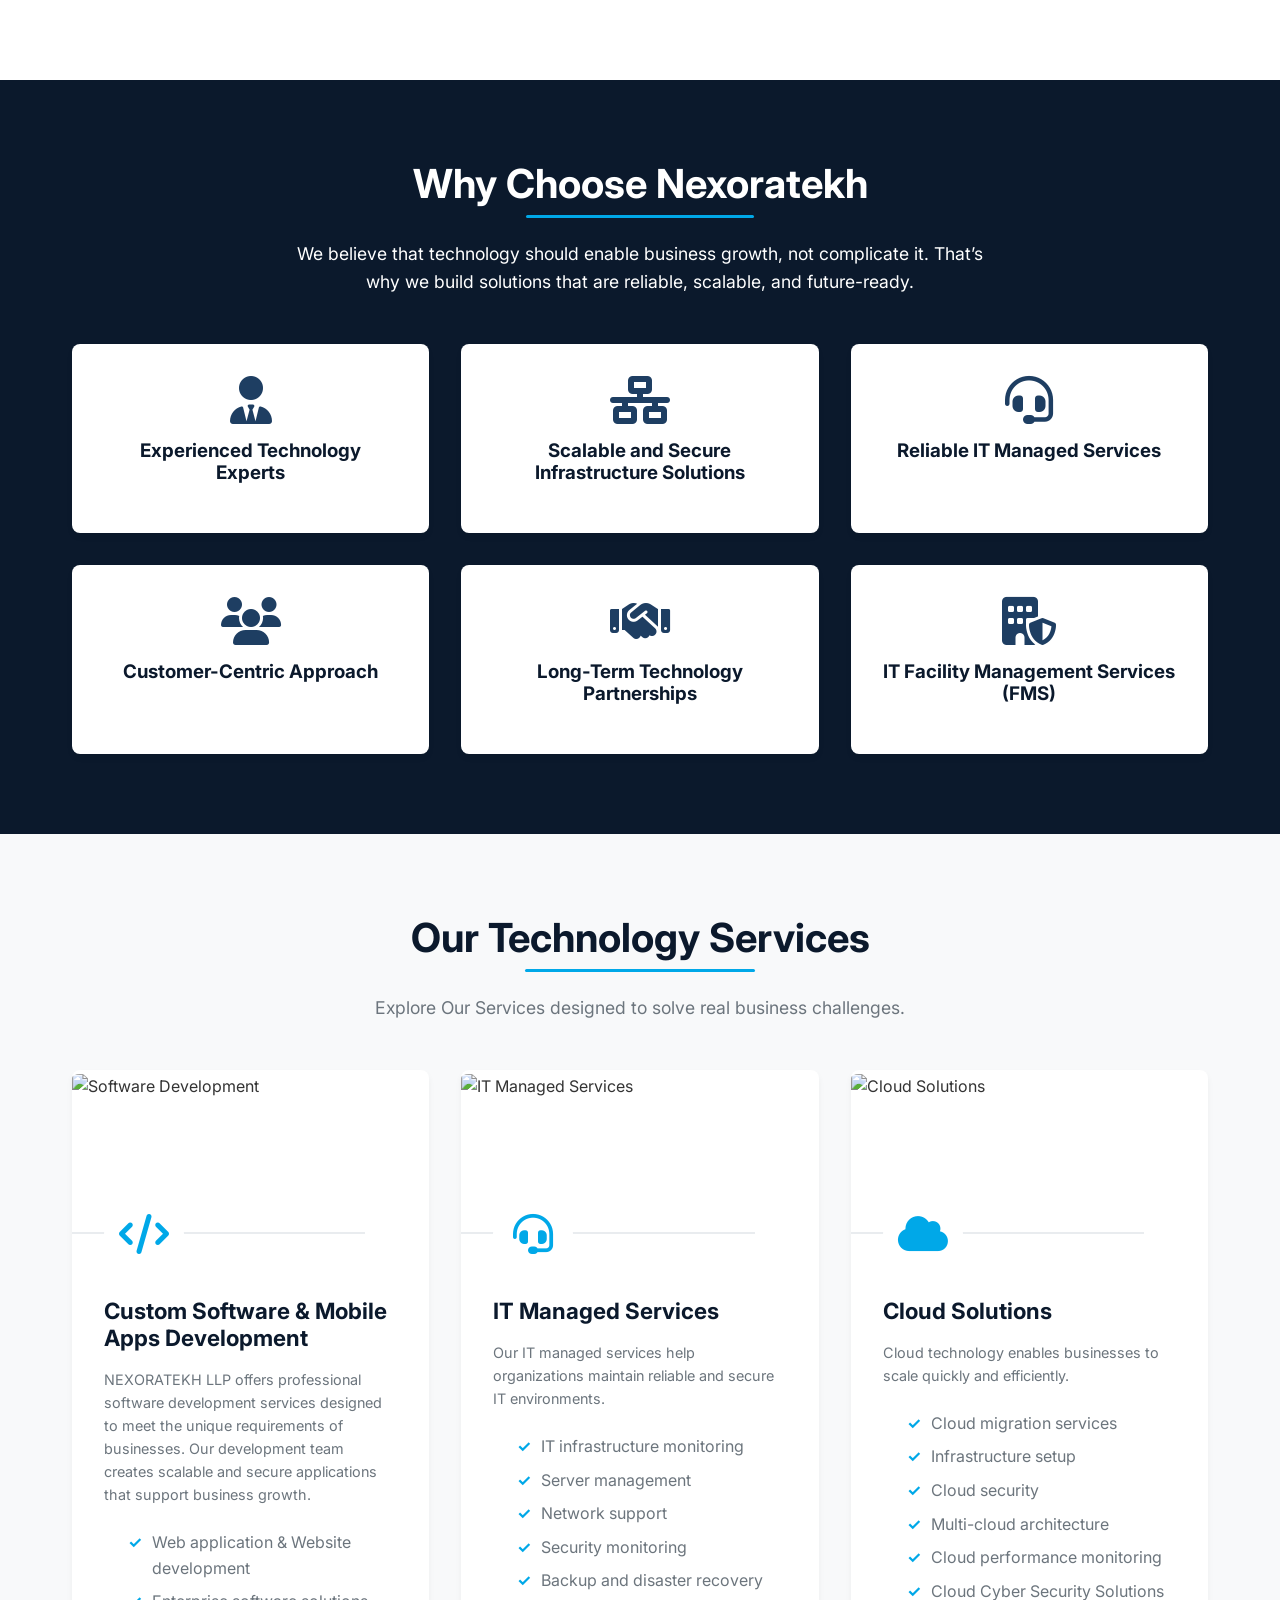
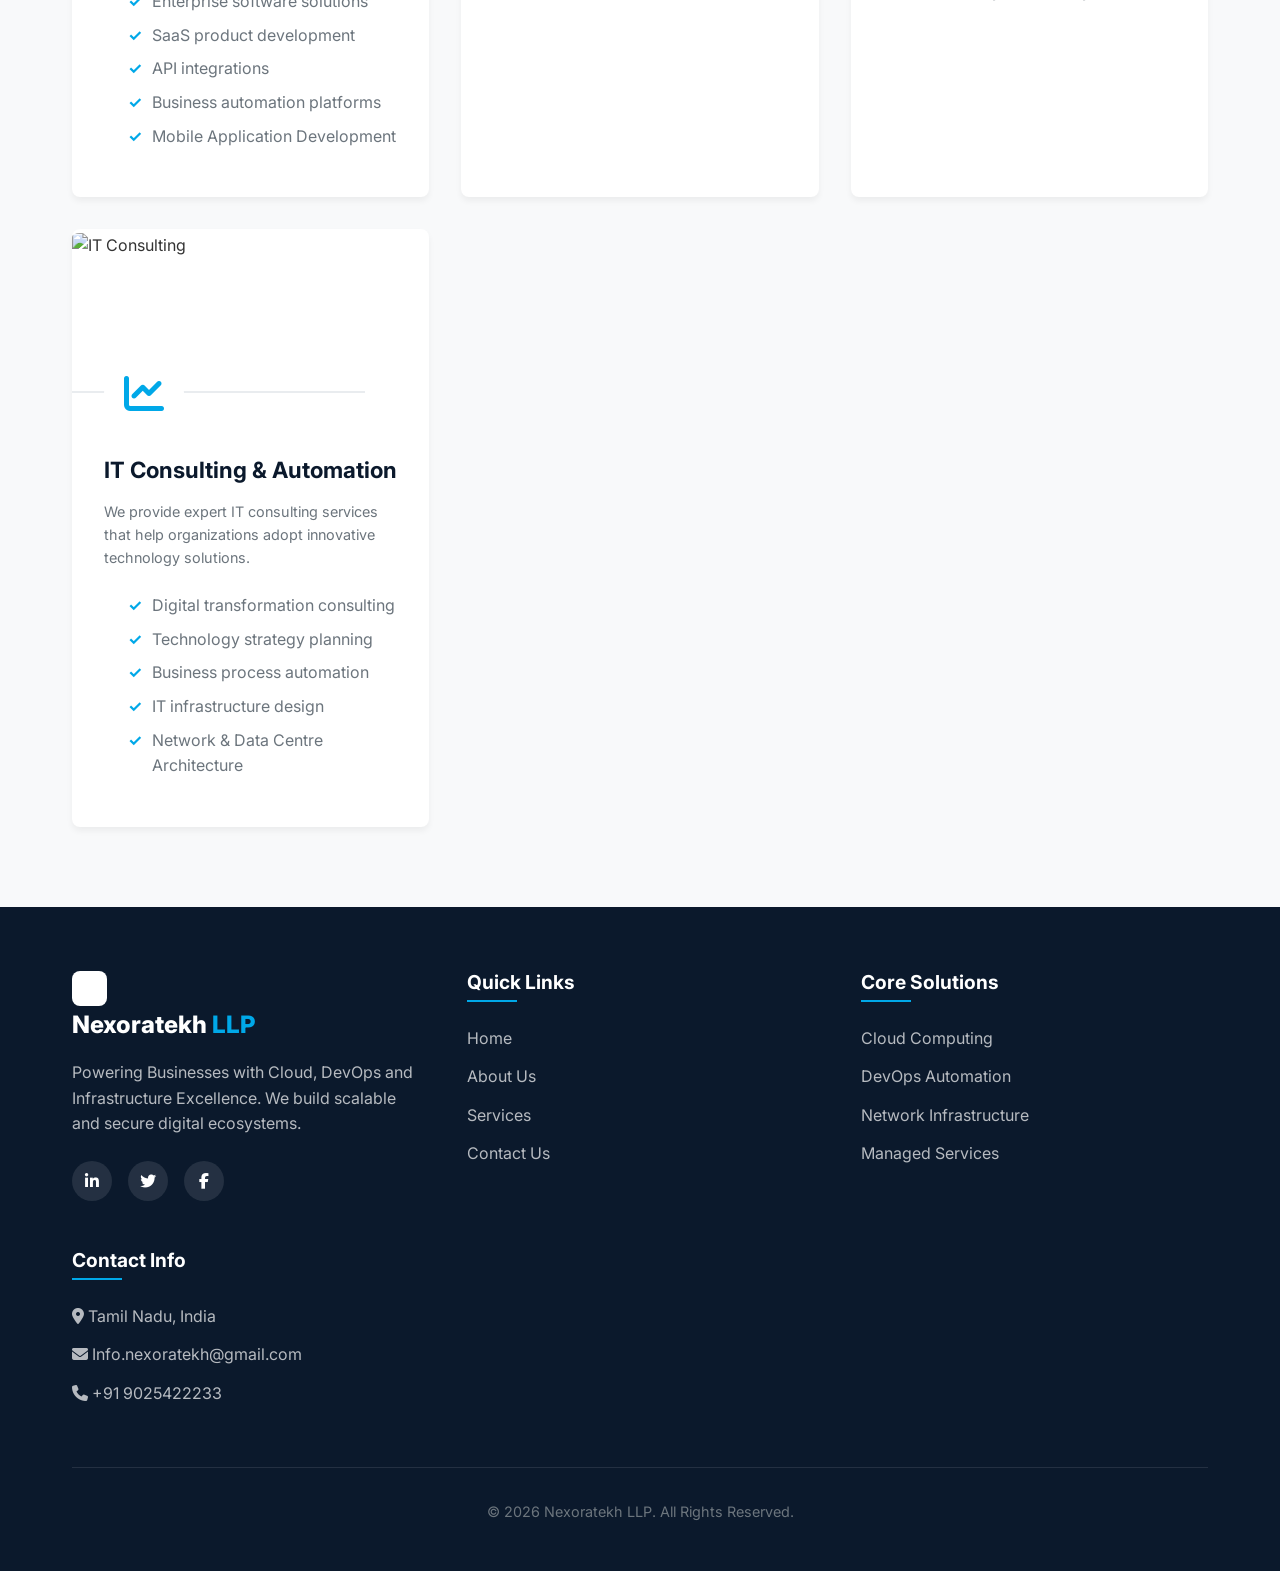
==== commit 762fa66f: "update-content" ====
--- a/index.html
+++ b/index.html
@@ -42,176 +42,172 @@
     <!-- Hero Section -->
     <section class="hero">
         <div class="container hero-content">
-            <h1>Powering Businesses with Cloud, DevOps and Infrastructure Excellence</h1>
-            <p>Nexoratekh LLP delivers enterprise IT infrastructure, cloud transformation, DevOps automation, network architecture and managed services to help businesses build scalable and secure digital ecosystems.</p>
-            <div class="hero-btns">
-                <a href="services.html" class="btn btn-primary">Explore Services</a>
-                <a href="contact.html" class="btn btn-secondary">Contact Us</a>
-            </div>
-        </div>
-    </section>
-
-    <!-- Why Choose Us -->
+            <h1>Engineering What’s Next</h1>
+            <p style="margin-bottom: 1rem;">Delivering innovative IT Infrastructure Managed Services, IT Manager as a Services, Custom Software Development, Cloud Infrastructure (AWS & Azure) solutions, and digital transformation services to help businesses modernize operations and accelerate growth.</p>
+            <p>At Nexoratekh LLP, we combine technology expertise with strategic thinking to create scalable digital solutions that empower organizations to stay competitive in an evolving digital world.</p>
+            <div class="hero-btns" style="margin-top: 2rem;">
+                <a href="contact.html" class="btn btn-primary" style="padding: 1rem 2.5rem; font-size: 1.1rem;">Get a Free Consultation</a>
+            </div>
+        </div>
+    </section>
+
+    <!-- Our Core Expertise -->
     <section class="section section-bg-light">
         <div class="container">
             <div class="section-title animate-on-scroll">
-                <h2>Why Choose Us</h2>
-                <p>Delivering exceptional value through technical expertise, unwavering reliability, and scalable solutions for modern enterprises.</p>
+                <h2>Our Core Expertise</h2>
             </div>
             
             <div class="features-grid">
                 <div class="feature-card animate-on-scroll">
-                    <i class="fa-solid fa-user-tie feature-icon"></i>
-                    <h3>Certified Engineers</h3>
-                    <p>Highly skilled cloud and infrastructure specialists with proven industry certifications.</p>
-                </div>
-                
-                <div class="feature-card animate-on-scroll">
                     <i class="fa-solid fa-headset feature-icon"></i>
-                    <h3>24/7 Monitoring</h3>
-                    <p>Continuous monitoring and proactive support to ensure maximum uptime.</p>
-                </div>
-                
-                <div class="feature-card animate-on-scroll">
-                    <i class="fa-solid fa-network-wired feature-icon"></i>
-                    <h3>Scalable Infrastructure</h3>
-                    <p>Flexible and scalable enterprise solutions designed to grow with your business.</p>
-                </div>
-                
-                <div class="feature-card animate-on-scroll">
-                    <i class="fa-solid fa-shield-halved feature-icon"></i>
-                    <h3>Enterprise Security</h3>
-                    <p>Security-first architecture and comprehensive protection for your digital assets.</p>
-                </div>
-            </div>
-        </div>
-    </section>
-
-    <!-- Products and Solutions (Infrastructure) -->
+                    <h3>IT Managed Services</h3>
+                </div>
+                <div class="feature-card animate-on-scroll">
+                    <i class="fa-solid fa-cloud feature-icon"></i>
+                    <h3>Cloud Infrastructure Solutions</h3>
+                </div>
+                <div class="feature-card animate-on-scroll">
+                    <i class="fa-solid fa-chart-line feature-icon"></i>
+                    <h3>IT Consulting & Automation</h3>
+                </div>
+                <div class="feature-card animate-on-scroll">
+                    <i class="fa-solid fa-code feature-icon"></i>
+                    <h3>Custom Software Development</h3>
+                </div>
+            </div>
+        </div>
+    </section>
+
+    <!-- About Nexoratekh -->
     <section class="section section-bg-white">
         <div class="container">
+            <div class="about-grid" style="grid-template-columns: 1fr;">
+                <div class="about-content animate-on-scroll text-center" style="text-align: center; max-width: 800px; margin: 0 auto;">
+                    <h2>About Nexoratekh</h2>
+                    <p style="font-size: 1.1rem; color: var(--text-main); margin-bottom: 1.5rem;">
+                        NEXORATEKH LLP is a technology-driven company focused on delivering reliable, scalable, and secure IT solutions for businesses across industries.
+                    </p>
+                    <p style="margin-bottom: 1.5rem; color: var(--text-main);">
+                        Our goal is to help organizations leverage modern technologies to improve operational efficiency, streamline processes, and unlock new growth opportunities.
+                    </p>
+                    <p style="color: var(--text-main);">
+                        We work with start-up’s, SMEs, and enterprises to design and implement innovative digital solutions that align with their long-term business goals.
+                    </p>
+                </div>
+            </div>
+        </div>
+    </section>
+
+    <!-- Why Choose Nexoratekh -->
+    <section class="section section-bg-dark">
+        <div class="container">
             <div class="section-title animate-on-scroll">
-                <h2>Data Center & Infrastructure</h2>
-                <p>Next-generation hardware and software solutions to build the backbone of your digital operations.</p>
-            </div>
-            
-            <div class="services-grid">
-                <div class="service-card animate-on-scroll">
-                    <div class="service-icon"><i class="fa-solid fa-server"></i></div>
-                    <h3>Core Infrastructure</h3>
-                    <ul>
-                        <li>Servers and Storage</li>
-                        <li>SAN and NAS storage</li>
-                        <li>High availability infrastructure</li>
-                    </ul>
-                </div>
-                
-                <div class="service-card animate-on-scroll">
-                    <div class="service-icon"><i class="fa-solid fa-route"></i></div>
-                    <h3>Network & Security</h3>
-                    <ul>
-                        <li>Network switches and routers</li>
-                        <li>Firewalls and security appliances</li>
-                        <li>CCTV surveillance</li>
-                    </ul>
-                </div>
-                
-                <div class="service-card animate-on-scroll">
-                    <div class="service-icon"><i class="fa-solid fa-plug-circle-bolt"></i></div>
-                    <h3>Reliability & Visualization</h3>
-                    <ul>
+                <h2>Why Choose Nexoratekh</h2>
+                <p>We believe that technology should enable business growth, not complicate it. That’s why we build solutions that are reliable, scalable, and future-ready.</p>
+            </div>
+            
+            <div class="process-grid" style="grid-template-columns: repeat(auto-fit, minmax(300px, 1fr));">
+                <div class="process-card animate-on-scroll">
+                    <i class="fa-solid fa-user-tie process-icon"></i>
+                    <h3>Experienced Technology Experts</h3>
+                </div>
+                <div class="process-card animate-on-scroll">
+                    <i class="fa-solid fa-network-wired process-icon"></i>
+                    <h3>Scalable and Secure Infrastructure Solutions</h3>
+                </div>
+                <div class="process-card animate-on-scroll">
+                    <i class="fa-solid fa-headset process-icon"></i>
+                    <h3>Reliable IT Managed Services</h3>
+                </div>
+                <div class="process-card animate-on-scroll">
+                    <i class="fa-solid fa-users process-icon"></i>
+                    <h3>Customer-Centric Approach</h3>
+                </div>
+                <div class="process-card animate-on-scroll">
+                    <i class="fa-solid fa-handshake process-icon"></i>
+                    <h3>Long-Term Technology Partnerships</h3>
+                </div>
+                <div class="process-card animate-on-scroll">
+                    <i class="fa-solid fa-building-shield process-icon"></i>
+                    <h3>IT Facility Management Services (FMS)</h3>
+                </div>
+            </div>
+        </div>
+    </section>
+
+    <!-- Our Technology Services -->
+    <section class="section section-bg-light">
+        <div class="container">
+            <div class="section-title animate-on-scroll">
+                <h2>Our Technology Services</h2>
+                <p>Explore Our Services designed to solve real business challenges.</p>
+            </div>
+            
+            <div class="services-grid" style="grid-template-columns: repeat(auto-fit, minmax(350px, 1fr));">
+                
+                <!-- Custom Software & Mobile Apps Development -->
+                <div class="service-card animate-on-scroll">
+                    <img src="https://images.unsplash.com/photo-1618401471353-b98afee0b2eb?q=80&w=600&auto=format&fit=crop" alt="Software Development" class="service-card-img" style="margin-bottom: 0;">
+                    <div class="service-icon" style="margin-top: -40px; position: relative; z-index: 2; background-color: var(--bg-white); border: 4px solid var(--bg-white);"><i class="fa-solid fa-code"></i></div>
+                    <h3>Custom Software & Mobile Apps Development</h3>
+                    <p style="margin-bottom: 1.5rem; color: var(--text-muted); font-size: 0.9rem; flex-grow: 0;">NEXORATEKH LLP offers professional software development services designed to meet the unique requirements of businesses. Our development team creates scalable and secure applications that support business growth.</p>
+                    <ul style="text-align: left; padding-left: 1.5rem; margin-top: 0; margin-bottom: auto;">
+                        <li>Web application & Website development</li>
+                        <li>Enterprise software solutions</li>
+                        <li>SaaS product development</li>
+                        <li>API integrations</li>
+                        <li>Business automation platforms</li>
+                        <li>Mobile Application Development</li>
+                    </ul>
+                </div>
+                
+                <!-- IT Managed Services -->
+                <div class="service-card animate-on-scroll">
+                    <img src="https://images.unsplash.com/photo-1551808525-51a94da548ce?q=80&w=600&auto=format&fit=crop" alt="IT Managed Services" class="service-card-img" style="margin-bottom: 0;">
+                    <div class="service-icon" style="margin-top: -40px; position: relative; z-index: 2; background-color: var(--bg-white); border: 4px solid var(--bg-white);"><i class="fa-solid fa-headset"></i></div>
+                    <h3>IT Managed Services</h3>
+                    <p style="margin-bottom: 1.5rem; color: var(--text-muted); font-size: 0.9rem; flex-grow: 0;">Our IT managed services help organizations maintain reliable and secure IT environments.</p>
+                    <ul style="text-align: left; padding-left: 1.5rem; margin-top: 0; margin-bottom: auto;">
+                        <li>IT infrastructure monitoring</li>
+                        <li>Server management</li>
+                        <li>Network support</li>
+                        <li>Security monitoring</li>
                         <li>Backup and disaster recovery</li>
-                        <li>UPS and power backup systems</li>
-                        <li>Display and VC solutions</li>
-                    </ul>
-                </div>
-            </div>
-        </div>
-    </section>
-
-    <!-- Service Delivery Process -->
-    <section class="section section-bg-dark">
-        <div class="container">
-            <div class="section-title animate-on-scroll">
-                <h2>Service Delivery Process</h2>
-                <p>Our systematic approach ensures successful implementation and ongoing optimization of your IT environment.</p>
-            </div>
-            
-            <div class="process-grid">
-                <div class="process-card animate-on-scroll">
-                    <i class="fa-solid fa-comments process-icon"></i>
-                    <h3>1. Consultation</h3>
-                    <p>Understanding business requirements.</p>
-                </div>
-                
-                <div class="process-card animate-on-scroll">
-                    <i class="fa-solid fa-pen-ruler process-icon"></i>
-                    <h3>2. Architecture Design</h3>
-                    <p>Designing scalable IT solutions.</p>
-                </div>
-                
-                <div class="process-card animate-on-scroll">
-                    <i class="fa-solid fa-gears process-icon"></i>
-                    <h3>3. Implementation</h3>
-                    <p>Deploying enterprise infrastructure.</p>
-                </div>
-                
-                <div class="process-card animate-on-scroll">
-                    <i class="fa-solid fa-chart-line process-icon"></i>
-                    <h3>4. Monitoring & Support</h3>
-                    <p>24/7 operations management.</p>
-                </div>
-            </div>
-        </div>
-    </section>
-
-    <!-- Technology Partners Section -->
-    <section class="section section-bg-light">
-        <div class="container">
-            <div class="section-title animate-on-scroll">
-                <h2>Technology Partners</h2>
-                <p>We partner with industry-leading technology vendors to deliver world-class solutions.</p>
-            </div>
-            
-            <div class="partners-grid">
-                <div class="partner-category animate-on-scroll">
-                    <h3>Cloud Platforms</h3>
-                    <ul>
-                        <li>Amazon Web Services</li>
-                        <li>Microsoft Azure</li>
-                        <li>Google Cloud</li>
-                    </ul>
-                </div>
-                
-                <div class="partner-category animate-on-scroll">
-                    <h3>Networking</h3>
-                    <ul>
-                        <li>Cisco</li>
-                        <li>Juniper</li>
-                        <li>Aruba</li>
-                        <li>Mikrotik</li>
-                    </ul>
-                </div>
-                
-                <div class="partner-category animate-on-scroll">
-                    <h3>Security</h3>
-                    <ul>
-                        <li>Fortinet</li>
-                        <li>Sophos</li>
-                        <li>Palo Alto</li>
-                        <li>Checkpoint</li>
-                    </ul>
-                </div>
-                
-                <div class="partner-category animate-on-scroll">
-                    <h3>Infrastructure</h3>
-                    <ul>
-                        <li>Dell</li>
-                        <li>HP</li>
-                        <li>IBM</li>
-                        <li>NetApp</li>
-                    </ul>
-                </div>
+                    </ul>
+                </div>
+                
+                <!-- Cloud Solutions -->
+                <div class="service-card animate-on-scroll">
+                    <img src="https://images.unsplash.com/photo-1451187580459-43490279c0fa?q=80&w=600&auto=format&fit=crop" alt="Cloud Solutions" class="service-card-img" style="margin-bottom: 0;">
+                    <div class="service-icon" style="margin-top: -40px; position: relative; z-index: 2; background-color: var(--bg-white); border: 4px solid var(--bg-white);"><i class="fa-solid fa-cloud"></i></div>
+                    <h3>Cloud Solutions</h3>
+                    <p style="margin-bottom: 1.5rem; color: var(--text-muted); font-size: 0.9rem; flex-grow: 0;">Cloud technology enables businesses to scale quickly and efficiently.</p>
+                    <ul style="text-align: left; padding-left: 1.5rem; margin-top: 0; margin-bottom: auto;">
+                        <li>Cloud migration services</li>
+                        <li>Infrastructure setup</li>
+                        <li>Cloud security</li>
+                        <li>Multi-cloud architecture</li>
+                        <li>Cloud performance monitoring</li>
+                        <li>Cloud Cyber Security Solutions</li>
+                    </ul>
+                </div>
+                
+                <!-- IT Consulting & Automation -->
+                <div class="service-card animate-on-scroll">
+                    <img src="https://images.unsplash.com/photo-1519389950473-47ba0277781c?q=80&w=600&auto=format&fit=crop" alt="IT Consulting" class="service-card-img" style="margin-bottom: 0;">
+                    <div class="service-icon" style="margin-top: -40px; position: relative; z-index: 2; background-color: var(--bg-white); border: 4px solid var(--bg-white);"><i class="fa-solid fa-chart-line"></i></div>
+                    <h3>IT Consulting & Automation</h3>
+                    <p style="margin-bottom: 1.5rem; color: var(--text-muted); font-size: 0.9rem; flex-grow: 0;">We provide expert IT consulting services that help organizations adopt innovative technology solutions.</p>
+                    <ul style="text-align: left; padding-left: 1.5rem; margin-top: 0; margin-bottom: auto;">
+                        <li>Digital transformation consulting</li>
+                        <li>Technology strategy planning</li>
+                        <li>Business process automation</li>
+                        <li>IT infrastructure design</li>
+                        <li>Network & Data Centre Architecture</li>
+                    </ul>
+                </div>
+
             </div>
         </div>
     </section>
@@ -255,9 +251,9 @@
                 <div class="footer-col">
                     <h3>Contact Info</h3>
                     <ul class="footer-links">
-                        <li><i class="fa-solid fa-location-dot"></i> India</li>
-                        <li><i class="fa-solid fa-envelope"></i> contact@nexoratekh.com</li>
-                        <li><i class="fa-solid fa-phone"></i> +91-XXXXXXXXXX</li>
+                        <li><i class="fa-solid fa-location-dot"></i> Tamil Nadu, India</li>
+                        <li><i class="fa-solid fa-envelope"></i> Info.nexoratekh@gmail.com</li>
+                        <li><i class="fa-solid fa-phone"></i> +91 9025422233</li>
                     </ul>
                 </div>
             </div>
--- a/styles.css
+++ b/styles.css
@@ -789,3 +789,138 @@
   .section { padding: 4rem 0; }
   .section-title h2 { font-size: 2rem; }
 }
+
+/* --------------------------------------
+   Modern About Page Styles Added
+----------------------------------------- */
+
+/* Timeline styling for Our Journey */
+.timeline {
+  position: relative;
+  max-width: 900px;
+  margin: 0 auto;
+  padding: 2rem 0;
+}
+.timeline::after {
+  content: '';
+  position: absolute;
+  width: 4px;
+  background-color: var(--accent-color);
+  top: 0;
+  bottom: 0;
+  left: 50%;
+  margin-left: -2px;
+  border-radius: 2px;
+}
+.timeline-item {
+  padding: 10px 40px;
+  position: relative;
+  background-color: inherit;
+  width: 50%;
+}
+.timeline-item::after {
+  content: '';
+  position: absolute;
+  width: 24px;
+  height: 24px;
+  right: -12px;
+  background-color: var(--bg-white);
+  border: 4px solid var(--accent-color);
+  top: 15px;
+  border-radius: 50%;
+  z-index: 1;
+}
+.timeline-item.left {
+  left: 0;
+}
+.timeline-item.right {
+  left: 50%;
+}
+.timeline-item.right::after {
+  left: -12px;
+}
+.timeline-content {
+  padding: 1.5rem 2rem;
+  background-color: var(--bg-white);
+  position: relative;
+  border-radius: var(--border-radius);
+  box-shadow: 0 10px 30px rgba(0,0,0,0.08);
+  border-top: 4px solid var(--accent-color);
+  transition: transform 0.3s;
+}
+.timeline-content:hover {
+  transform: translateY(-5px);
+}
+.timeline-content h3 {
+  font-size: 1.5rem;
+  letter-spacing: 1px;
+}
+@media screen and (max-width: 768px) {
+  .timeline::after {
+    left: 31px;
+  }
+  .timeline-item {
+    width: 100%;
+    padding-left: 70px;
+    padding-right: 25px;
+  }
+  .timeline-item.right {
+    left: 0%;
+  }
+  .timeline-item.left::after, .timeline-item.right::after {
+    left: 19px;
+  }
+}
+
+/* Vision & Mission Cards */
+.vm-card {
+  background: linear-gradient(145deg, #1a293f, #0B192C);
+  border: 1px solid rgba(255, 255, 255, 0.1);
+  border-radius: var(--border-radius);
+  padding: 3rem;
+  height: 100%;
+  transition: transform 0.3s, box-shadow 0.3s;
+  position: relative;
+  overflow: hidden;
+  box-shadow: 0 10px 30px rgba(0,0,0,0.3);
+}
+.vm-card::before {
+  content: '';
+  position: absolute;
+  top: 0; left: 0; right: 0; height: 4px;
+  background: linear-gradient(90deg, var(--accent-color), #00F2FE);
+}
+.vm-card:hover {
+  transform: translateY(-8px);
+  box-shadow: 0 15px 40px rgba(0,0,0,0.5);
+}
+.vm-card h2 {
+  color: #fff;
+  font-size: 2rem;
+  margin-bottom: 1.5rem;
+  display: flex;
+  align-items: center;
+  gap: 15px;
+}
+.vm-card p {
+  color: rgba(255,255,255,0.85);
+}
+.vm-icon {
+  font-size: 2.2rem;
+  color: var(--accent-color);
+}
+.styled-list {
+  list-style: none;
+  padding: 0;
+}
+.styled-list li {
+  color: rgba(255,255,255,0.85);
+  font-size: 1.1rem;
+  line-height: 1.8;
+  margin-bottom: 0.8rem;
+  display: flex;
+  align-items: flex-start;
+}
+.text-accent {
+  color: var(--accent-color);
+}
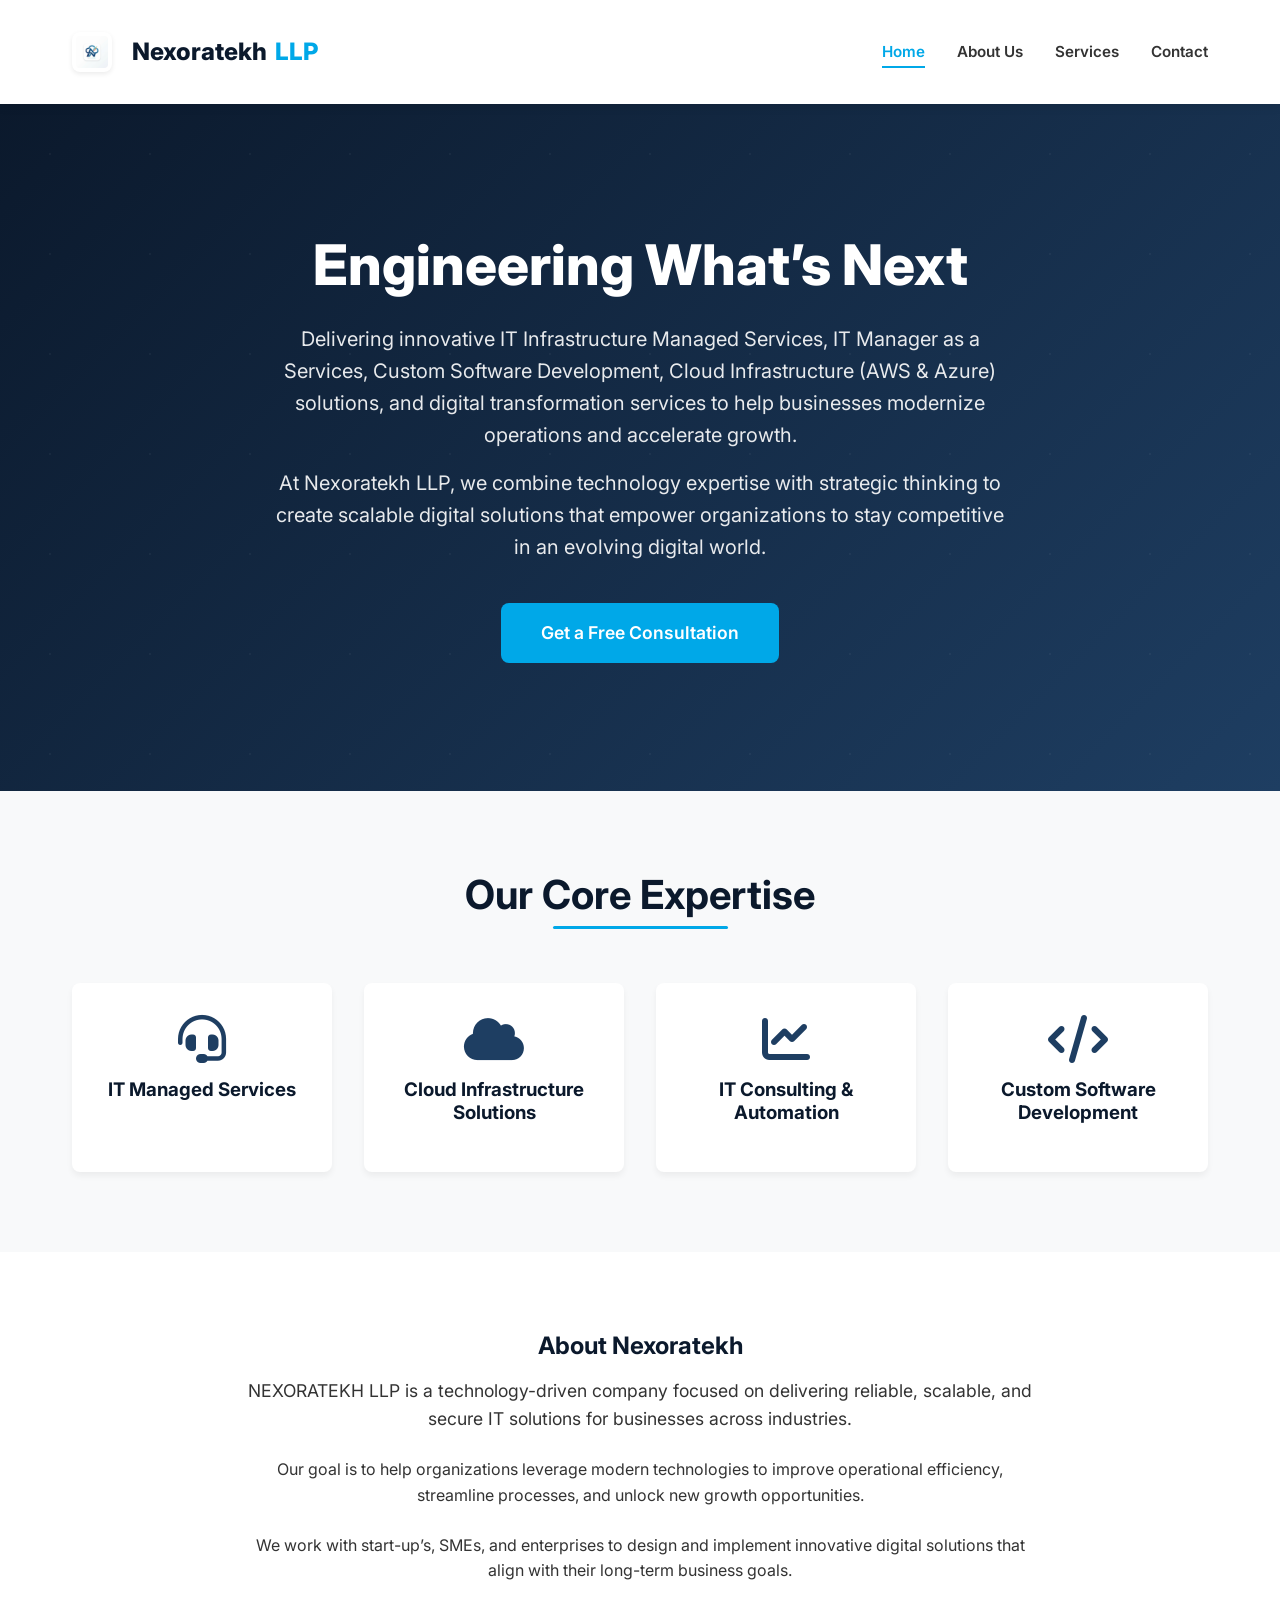
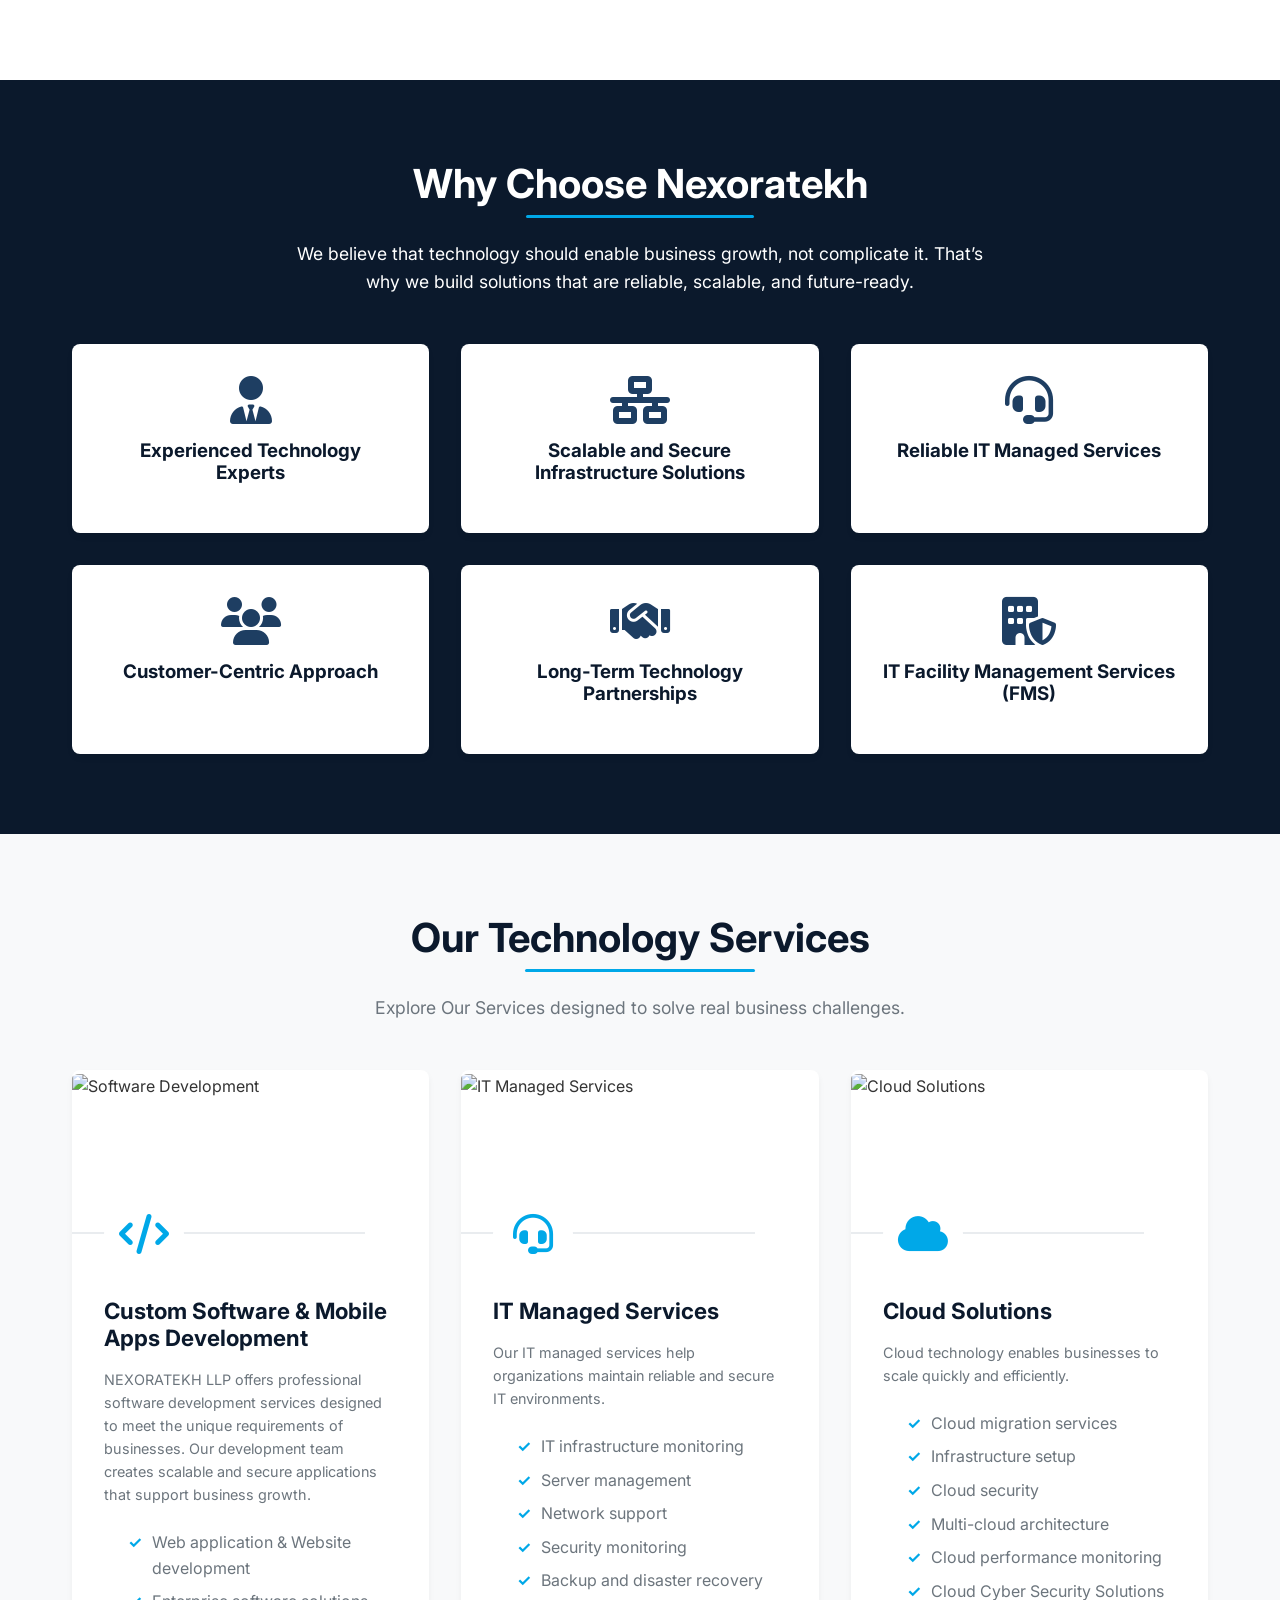
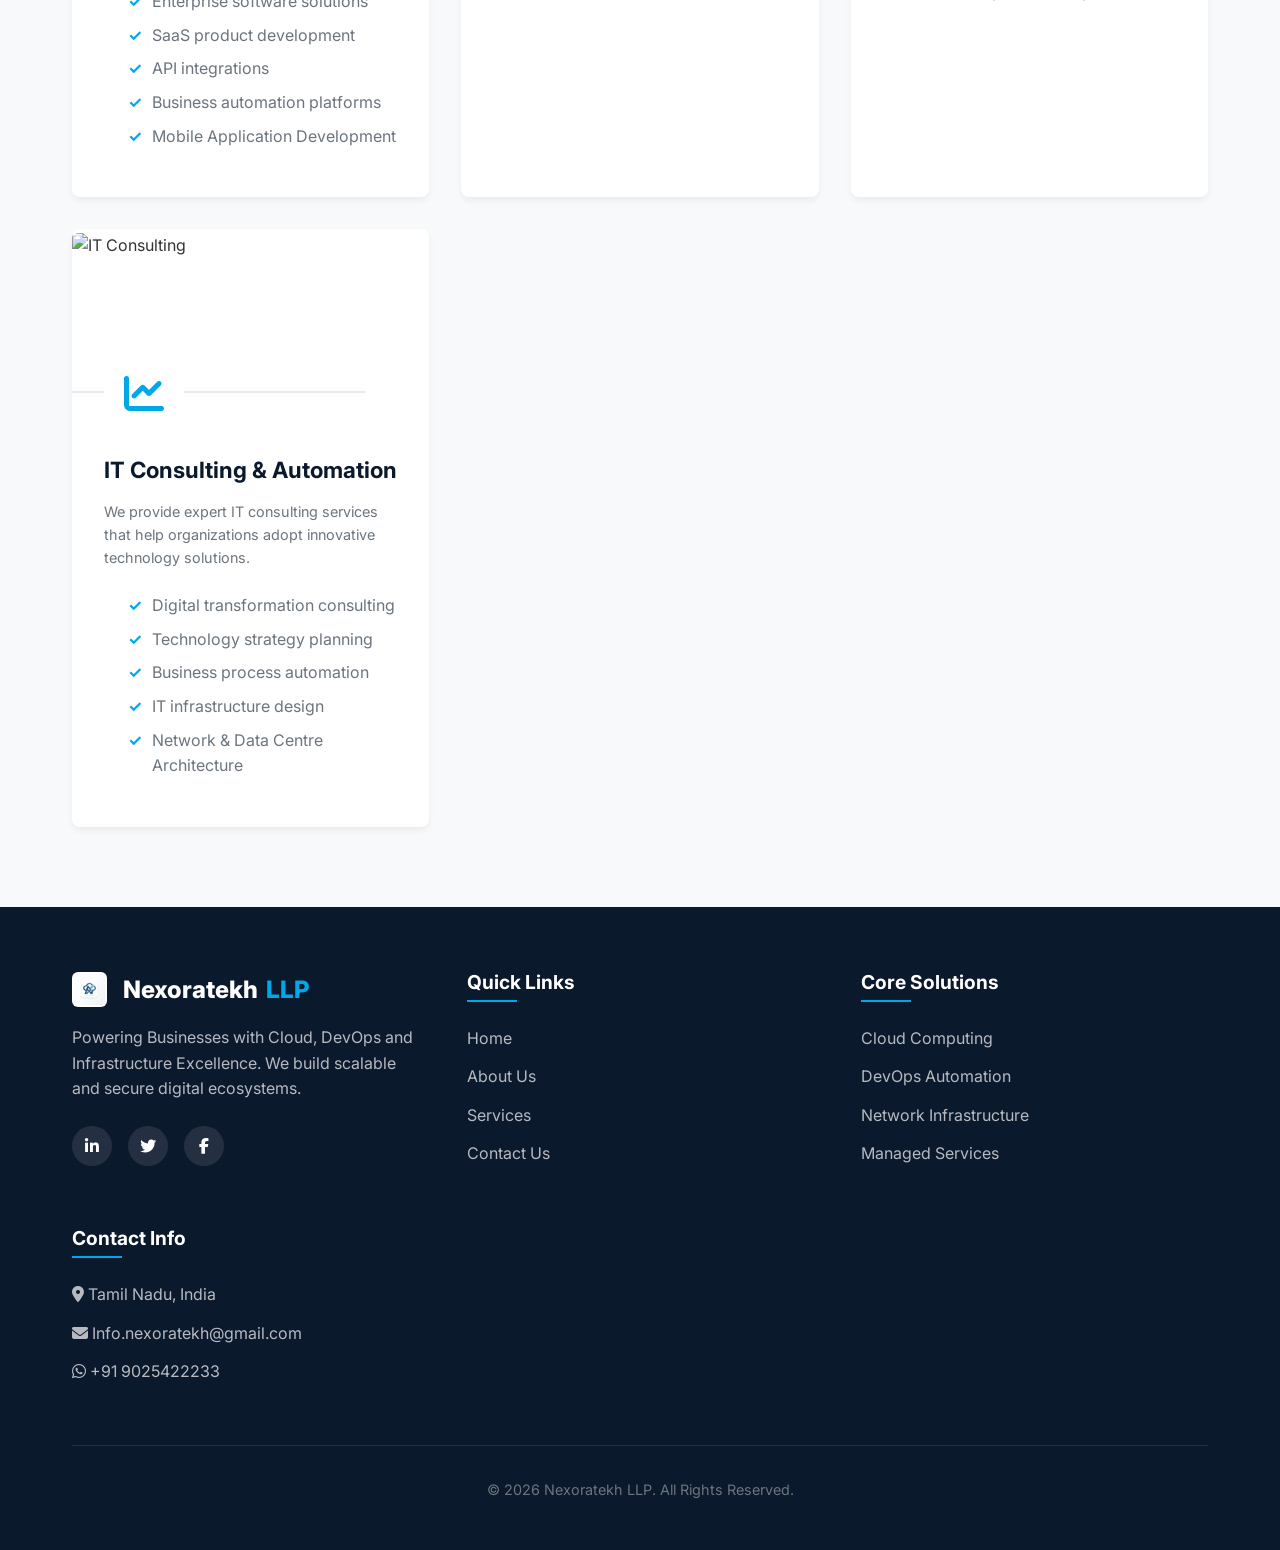
==== commit 361879ac: "update-content-whatsapp" ====
--- a/index.html
+++ b/index.html
@@ -217,8 +217,8 @@
         <div class="container">
             <div class="footer-top">
                 <div class="footer-col">
-                    <a href="index.html" class="logo" style="color:var(--text-light); margin-bottom:1rem; display:inline-block;">
-                        <img src="images/logo.png" alt="Nexoratekh Icon" class="logo-img" style="vertical-align: middle; margin-right: 5px;"> Nexoratekh <span style="color:var(--accent-color);">LLP</span>
+                    <a href="index.html" class="logo" style="color:var(--text-light); margin-bottom:1rem; display:inline-flex; align-items:center;">
+                        <img src="images/logo.png" alt="Nexoratekh Icon" class="logo-img" style="margin-right: 8px; border-radius: 6px; background-color: #fff; padding: 2px;"> Nexoratekh <span style="color:var(--accent-color);">LLP</span>
                     </a>
                     <p>Powering Businesses with Cloud, DevOps and Infrastructure Excellence. We build scalable and secure digital ecosystems.</p>
                     <div class="social-links">
@@ -253,7 +253,7 @@
                     <ul class="footer-links">
                         <li><i class="fa-solid fa-location-dot"></i> Tamil Nadu, India</li>
                         <li><i class="fa-solid fa-envelope"></i> Info.nexoratekh@gmail.com</li>
-                        <li><i class="fa-solid fa-phone"></i> +91 9025422233</li>
+                        <li><i class="fa-brands fa-whatsapp"></i> <a href="https://wa.me/919025422233?text=Hello%20Nexoratekh%20LLP%2C%20I%20would%20like%20to%20inquire%20about%20your%20services." target="_blank" style="color: inherit; text-decoration: none;">+91 9025422233</a></li>
                     </ul>
                 </div>
             </div>
--- a/styles.css
+++ b/styles.css
@@ -518,7 +518,6 @@
   background-color: transparent; /* Remove background on footer */
   box-shadow: none; /* Remove shadow on footer */
   padding: 0;
-  filter: brightness(0) invert(1);
 }
 
 .footer-col p {
@@ -924,3 +923,23 @@
 .text-accent {
   color: var(--accent-color);
 }
+
+/* Mobile Fixes for Vision & Mission */
+@media screen and (max-width: 768px) {
+  .vm-card {
+    padding: 2rem 1.5rem;
+    text-align: left;
+  }
+  .vm-card h2 {
+    font-size: 1.6rem;
+    align-items: flex-start; /* Fix alignment if text wraps */
+    gap: 12px;
+  }
+  .vm-icon {
+    font-size: 1.8rem;
+    margin-top: 4px; /* Align icon slightly with the first line of text */
+  }
+  .styled-list li {
+    font-size: 1rem;
+  }
+}
